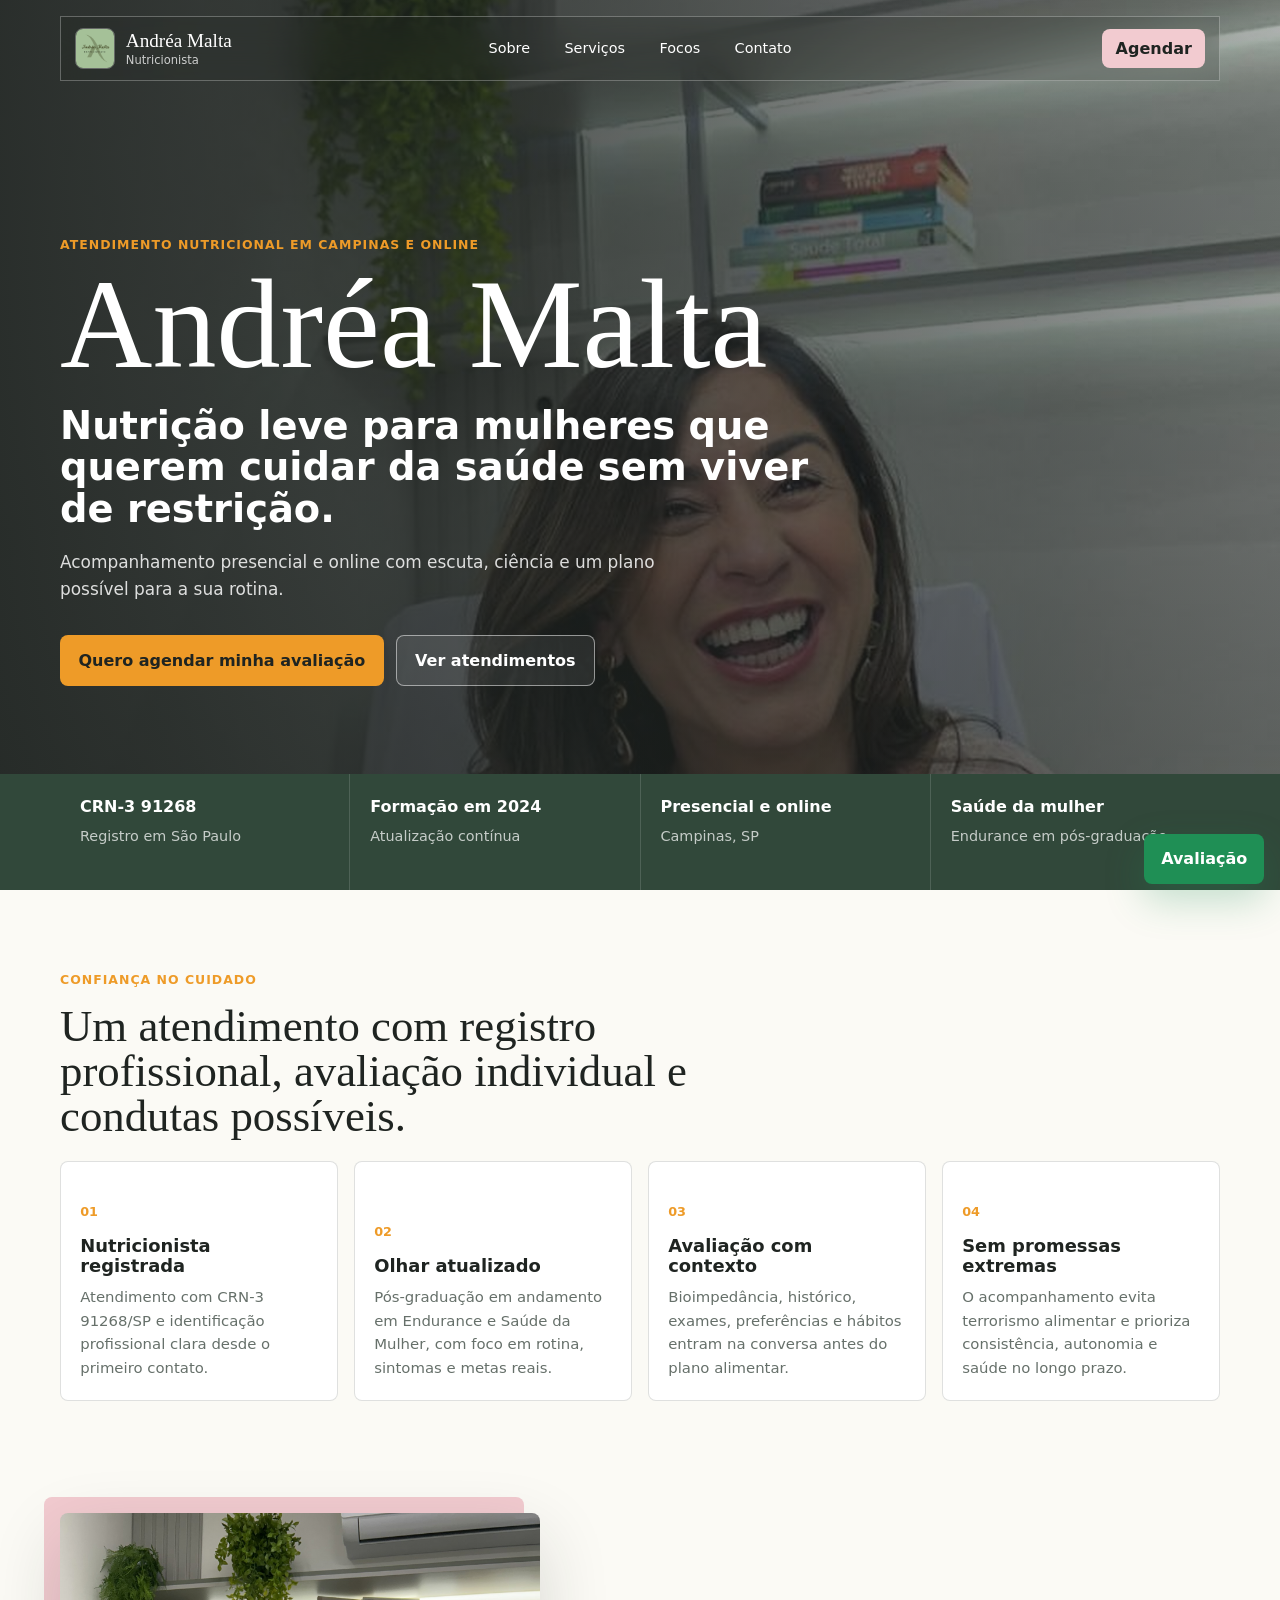
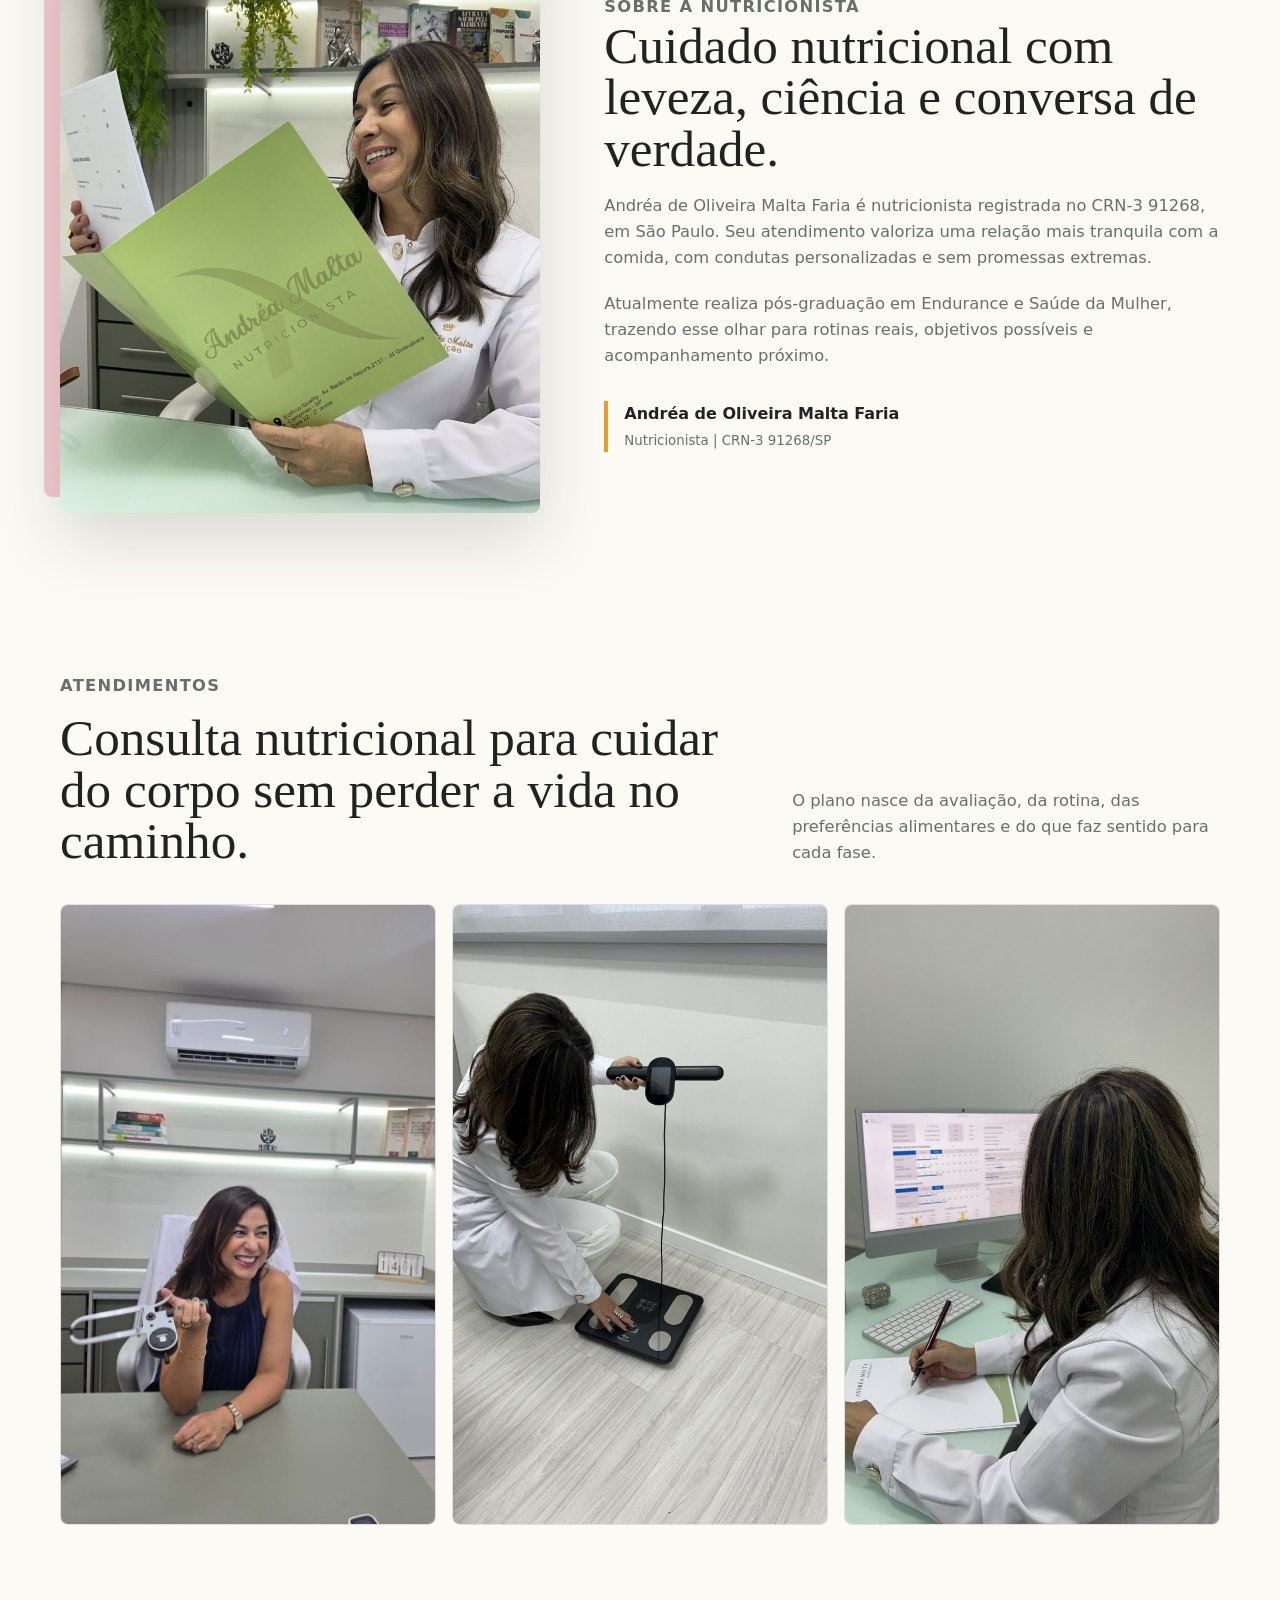
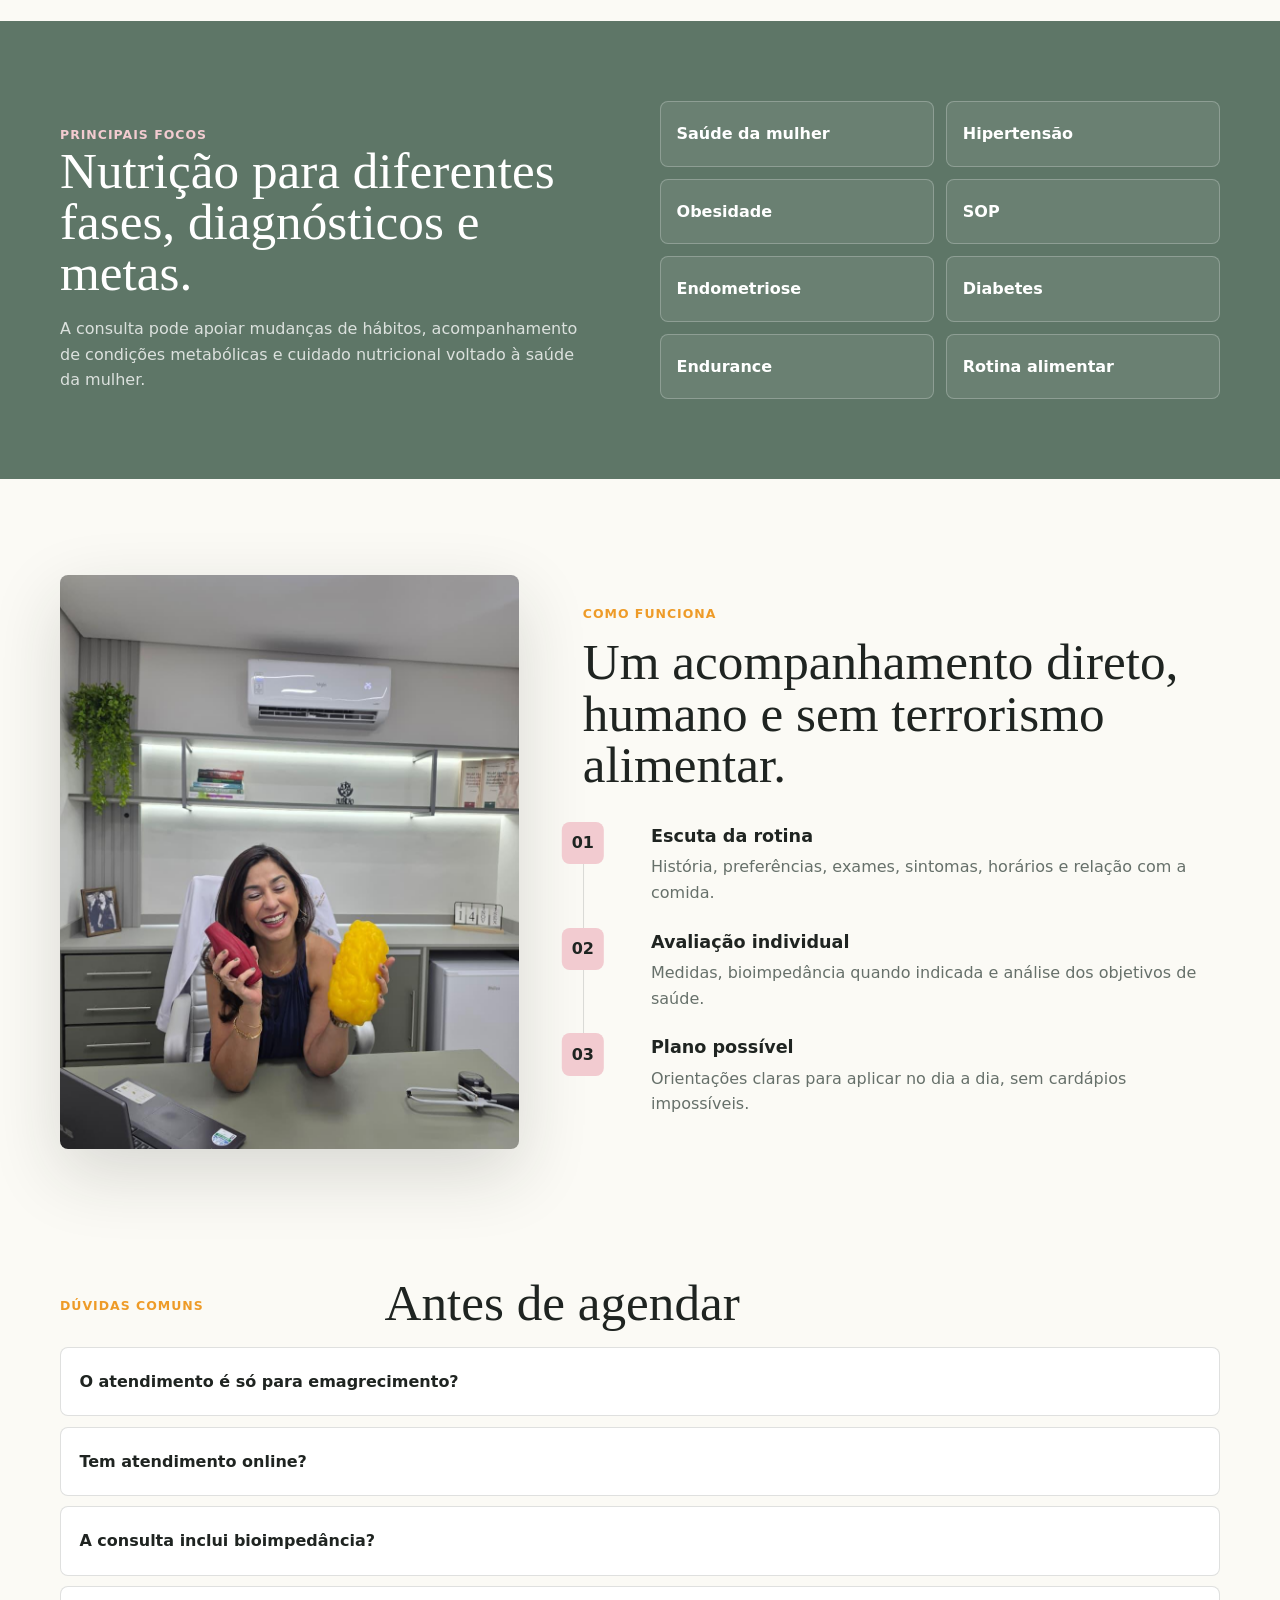
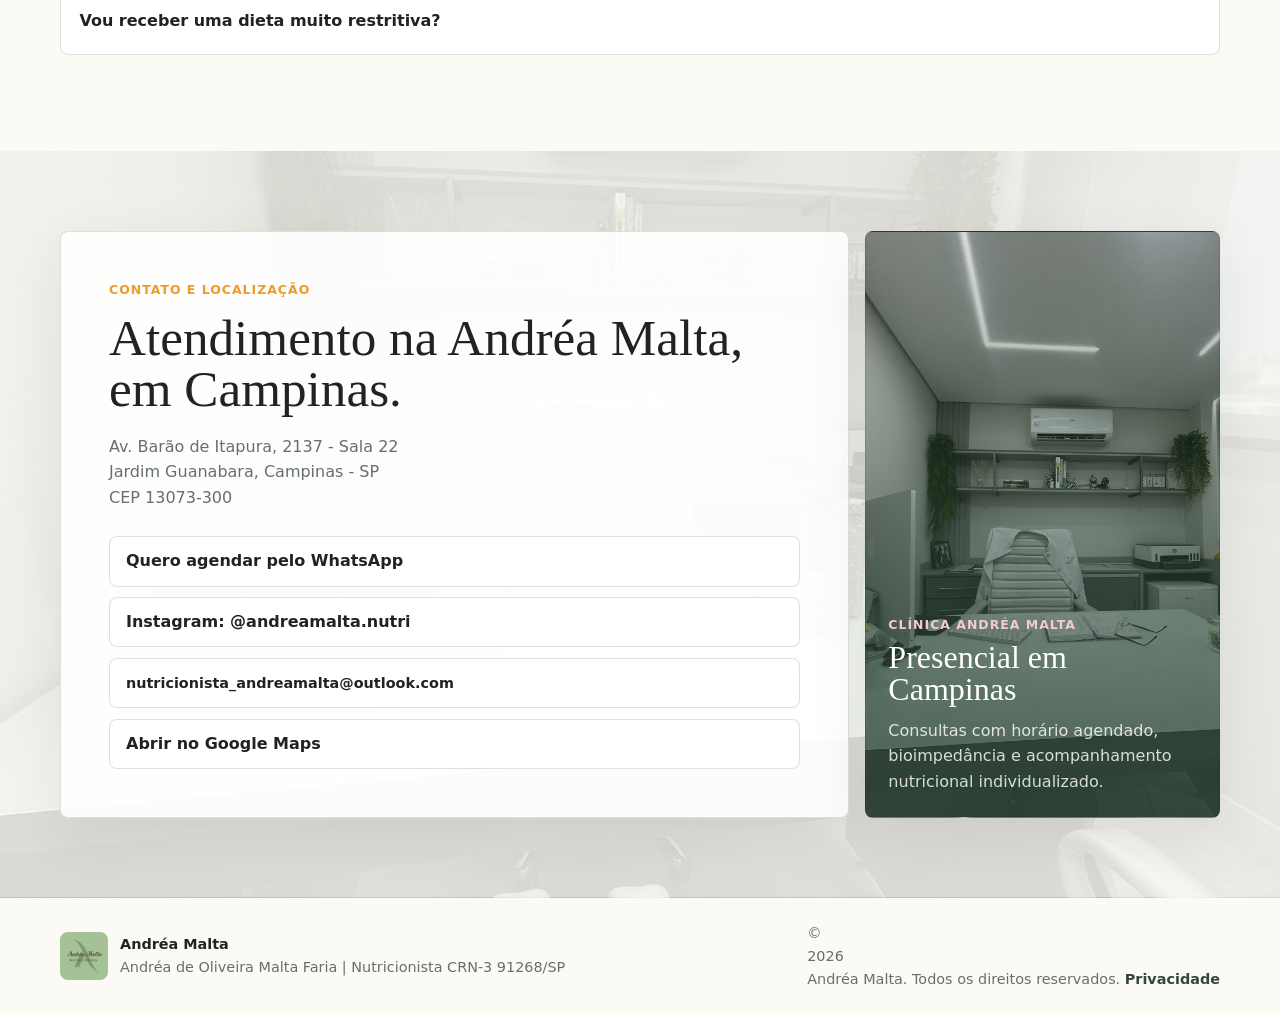
==== index.html @ 97fe4078 "Add Andrea Malta site" ====
<!doctype html>
<html lang="pt-BR">
  <head>
    <meta charset="utf-8">
    <meta name="viewport" content="width=device-width, initial-scale=1">
    <title>Andréa Malta | Nutricionista em Campinas</title>
    <meta
      name="description"
      content="Nutrição leve para mulheres que querem cuidar da saúde sem viver de restrição. Atendimento presencial em Campinas e online com Andréa Malta, CRN-3 91268."
    >
    <meta name="theme-color" content="#5e7667">
    <meta property="og:title" content="Andréa Malta | Nutricionista">
    <meta property="og:description" content="Nutrição leve para cuidar da saúde sem viver de restrição. Atendimento presencial em Campinas e online.">
    <meta property="og:type" content="website">
    <meta property="og:image" content="assets/andrea-hero-enhanced.jpg">
    <link rel="icon" href="favicon.svg" type="image/svg+xml">
    <link rel="stylesheet" href="styles.css?v=hero-shift-120">
    <script type="application/ld+json">
      {
        "@context": "https://schema.org",
        "@type": "Dietitian",
        "name": "Andréa Malta",
        "legalName": "Andréa de Oliveira Malta Faria",
        "description": "Nutrição leve para mulheres que querem cuidar da saúde sem viver de restrição.",
        "telephone": "+55 19 99388-1752",
        "email": "nutricionista_andreamalta@outlook.com",
        "address": {
          "@type": "PostalAddress",
          "streetAddress": "Av. Barão de Itapura, 2137 - Sala 22",
          "addressLocality": "Campinas",
          "addressRegion": "SP",
          "postalCode": "13073-300",
          "addressCountry": "BR"
        },
        "areaServed": ["Campinas", "Atendimento online"],
        "sameAs": ["https://www.instagram.com/andreamalta.nutri/"],
        "url": ""
      }
    </script>
  </head>
  <body>
    <header class="site-header" data-header>
      <a class="brand" href="#inicio" aria-label="Andréa Malta, início">
        <img src="assets/logo-andrea-malta.png" alt="" aria-hidden="true">
        <span class="brand-copy">
          <span class="brand-name">Andréa Malta</span>
          <small>Nutricionista</small>
        </span>
      </a>

      <nav class="nav" aria-label="Navegação principal">
        <a href="#sobre">Sobre</a>
        <a href="#servicos">Serviços</a>
        <a href="#focos">Focos</a>
        <a href="#contato">Contato</a>
      </nav>

      <a class="header-cta" href="agendar.html">
        Agendar
      </a>
    </header>

    <main id="inicio">
      <section class="hero" aria-label="Apresentação">
        <div class="hero-inner">
          <p class="eyebrow">Atendimento nutricional em Campinas e online</p>
          <h1>Andréa Malta</h1>
          <p class="hero-lead">Nutrição leve para mulheres que querem cuidar da saúde sem viver de restrição.</p>
          <p class="hero-copy">
            Acompanhamento presencial e online com escuta, ciência e um plano possível para a sua rotina.
          </p>
          <div class="hero-actions">
            <a class="btn btn-primary" href="agendar.html">
              Quero agendar minha avaliação
            </a>
            <a class="btn btn-ghost" href="#servicos">Ver atendimentos</a>
          </div>
        </div>
      </section>

      <section class="quick-info" aria-label="Informações profissionais">
        <div class="quick-info-inner">
          <div>
            <strong>CRN-3 91268</strong>
            <span>Registro em São Paulo</span>
          </div>
          <div>
            <strong>Formação em 2024</strong>
            <span>Atualização contínua</span>
          </div>
          <div>
            <strong>Presencial e online</strong>
            <span>Campinas, SP</span>
          </div>
          <div>
            <strong>Saúde da mulher</strong>
            <span>Endurance em pós-graduação</span>
          </div>
        </div>
      </section>

      <section class="trust-section" id="confianca">
        <div class="trust-heading">
          <p class="eyebrow">Confiança no cuidado</p>
          <h2>Um atendimento com registro profissional, avaliação individual e condutas possíveis.</h2>
        </div>

        <div class="trust-grid" aria-label="Motivos para confiar no atendimento">
          <article class="trust-card">
            <span>01</span>
            <h3>Nutricionista registrada</h3>
            <p>Atendimento com CRN-3 91268/SP e identificação profissional clara desde o primeiro contato.</p>
          </article>
          <article class="trust-card">
            <span>02</span>
            <h3>Olhar atualizado</h3>
            <p>Pós-graduação em andamento em Endurance e Saúde da Mulher, com foco em rotina, sintomas e metas reais.</p>
          </article>
          <article class="trust-card">
            <span>03</span>
            <h3>Avaliação com contexto</h3>
            <p>Bioimpedância, histórico, exames, preferências e hábitos entram na conversa antes do plano alimentar.</p>
          </article>
          <article class="trust-card">
            <span>04</span>
            <h3>Sem promessas extremas</h3>
            <p>O acompanhamento evita terrorismo alimentar e prioriza consistência, autonomia e saúde no longo prazo.</p>
          </article>
        </div>
      </section>

      <section class="section split" id="sobre">
        <div class="portrait-block">
          <img src="assets/andrea-hero-new.jpg" alt="Andréa Malta no consultório com a pasta da clínica.">
        </div>
        <div class="section-copy">
          <p class="eyebrow">Sobre a nutricionista</p>
          <h2>Cuidado nutricional com leveza, ciência e conversa de verdade.</h2>
          <p>
            Andréa de Oliveira Malta Faria é nutricionista registrada no CRN-3 91268, em São Paulo. Seu atendimento
            valoriza uma relação mais tranquila com a comida, com condutas personalizadas e sem promessas extremas.
          </p>
          <p>
            Atualmente realiza pós-graduação em Endurance e Saúde da Mulher, trazendo esse olhar para rotinas reais,
            objetivos possíveis e acompanhamento próximo.
          </p>
          <div class="signature-line">
            <span>Andréa de Oliveira Malta Faria</span>
            <small>Nutricionista | CRN-3 91268/SP</small>
          </div>
        </div>
      </section>

      <section class="section services-section" id="servicos">
        <div class="section-heading">
          <p class="eyebrow">Atendimentos</p>
          <h2>Consulta nutricional para cuidar do corpo sem perder a vida no caminho.</h2>
          <p>
            O plano nasce da avaliação, da rotina, das preferências alimentares e do que faz sentido para cada fase.
          </p>
        </div>

        <div class="services-grid">
          <article class="service-card">
            <img src="assets/consulta-atendimento.jpeg" alt="Andréa Malta durante atendimento nutricional no consultório.">
            <div>
              <h3>Atendimento nutricional</h3>
              <p>Consulta com escuta, avaliação de hábitos, definição de metas e orientação alimentar prática.</p>
            </div>
          </article>

          <article class="service-card">
            <img src="assets/bioimpedancia-new.jpg" alt="Andréa Malta realizando avaliação de bioimpedância no consultório.">
            <div>
              <h3>Bioimpedância</h3>
              <p>Exame de composição corporal para acompanhar indicadores e ajustar o plano com mais precisão.</p>
            </div>
          </article>

          <article class="service-card">
            <img src="assets/atendimento-online-new.jpg" alt="Andréa Malta analisando dados em computador durante atendimento.">
            <div>
              <h3>Presencial e online</h3>
              <p>Atendimento na clínica em Campinas ou acompanhamento remoto com a mesma organização do cuidado.</p>
            </div>
          </article>
        </div>
      </section>

      <section class="focus-band" id="focos">
        <div class="focus-copy">
          <p class="eyebrow">Principais focos</p>
          <h2>Nutrição para diferentes fases, diagnósticos e metas.</h2>
          <p>
            A consulta pode apoiar mudanças de hábitos, acompanhamento de condições metabólicas e cuidado nutricional
            voltado à saúde da mulher.
          </p>
        </div>

        <div class="focus-list" aria-label="Lista de focos de atendimento">
          <span>Saúde da mulher</span>
          <span>Hipertensão</span>
          <span>Obesidade</span>
          <span>SOP</span>
          <span>Endometriose</span>
          <span>Diabetes</span>
          <span>Endurance</span>
          <span>Rotina alimentar</span>
        </div>
      </section>

      <section class="section method" id="metodo">
        <div class="method-image">
          <img src="assets/nutricao-leve.jpeg" alt="Andréa Malta brincando com duas metades de laranja no consultório.">
        </div>
        <div class="method-steps">
          <p class="eyebrow">Como funciona</p>
          <h2>Um acompanhamento direto, humano e sem terrorismo alimentar.</h2>
          <ol>
            <li>
              <strong>Escuta da rotina</strong>
              <span>História, preferências, exames, sintomas, horários e relação com a comida.</span>
            </li>
            <li>
              <strong>Avaliação individual</strong>
              <span>Medidas, bioimpedância quando indicada e análise dos objetivos de saúde.</span>
            </li>
            <li>
              <strong>Plano possível</strong>
              <span>Orientações claras para aplicar no dia a dia, sem cardápios impossíveis.</span>
            </li>
          </ol>
        </div>
      </section>

      <section class="section faq-section" aria-label="Dúvidas comuns">
        <div class="faq-heading">
          <p class="eyebrow">Dúvidas comuns</p>
          <h2>Antes de agendar</h2>
        </div>
        <div class="faq-list">
          <details>
            <summary>O atendimento é só para emagrecimento?</summary>
            <p>Não. O acompanhamento pode envolver saúde da mulher, diabetes, hipertensão, obesidade, endometriose, SOP, rotina alimentar e outros objetivos de saúde.</p>
          </details>
          <details>
            <summary>Tem atendimento online?</summary>
            <p>Sim. A consulta pode ser presencial em Campinas ou online, com orientação organizada para a rotina da paciente.</p>
          </details>
          <details>
            <summary>A consulta inclui bioimpedância?</summary>
            <p>O exame pode ser realizado no atendimento presencial quando indicado, como apoio para avaliar composição corporal e acompanhar a evolução.</p>
          </details>
          <details>
            <summary>Vou receber uma dieta muito restritiva?</summary>
            <p>A proposta é construir um plano possível, com orientação técnica e respeito às preferências, rotina e necessidades individuais.</p>
          </details>
        </div>
      </section>

      <section class="visit-section" id="contato">
        <div class="visit-inner">
          <div class="visit-copy">
            <p class="eyebrow">Contato e localização</p>
            <h2>Atendimento na Andréa Malta, em Campinas.</h2>
            <address>
              Av. Barão de Itapura, 2137 - Sala 22<br>
              Jardim Guanabara, Campinas - SP<br>
              CEP 13073-300
            </address>
            <div class="contact-links">
              <a href="agendar.html">Quero agendar pelo WhatsApp</a>
              <a href="https://www.instagram.com/andreamalta.nutri/" target="_blank" rel="noopener">Instagram: @andreamalta.nutri</a>
              <a class="email-link" href="mailto:nutricionista_andreamalta@outlook.com">nutricionista_andreamalta@outlook.com</a>
              <a href="https://share.google/9Hvuj2cYQKJmhhP7T" target="_blank" rel="noopener">Abrir no Google Maps</a>
            </div>
          </div>

          <div class="clinic-panel" aria-label="Resumo da clínica">
            <span>Clínica Andréa Malta</span>
            <strong>Presencial em Campinas</strong>
            <p>Consultas com horário agendado, bioimpedância e acompanhamento nutricional individualizado.</p>
          </div>
        </div>
      </section>
    </main>

    <footer class="site-footer">
      <div class="footer-brand">
        <img src="assets/logo-andrea-malta.png" alt="" aria-hidden="true">
        <div>
          <strong>Andréa Malta</strong>
          <span>Andréa de Oliveira Malta Faria | Nutricionista CRN-3 91268/SP</span>
        </div>
      </div>
      <span>© <span data-year></span> Andréa Malta. Todos os direitos reservados. <a href="privacidade.html">Privacidade</a></span>
    </footer>

    <a class="floating-whatsapp" href="agendar.html" aria-label="Agendar avaliação pelo WhatsApp">
      Avaliação
    </a>

    <script src="scripts.js"></script>
  </body>
</html>
---- styles.css ----
:root {
  --ink: #1f2421;
  --muted: #66706a;
  --paper: #fbfaf5;
  --white: #ffffff;
  --sage: #5e7667;
  --sage-dark: #31483a;
  --mist: #e6eee9;
  --blush: #f2cbd0;
  --citrus: #ee9b28;
  --rosewood: #8a4f4f;
  --line: rgba(31, 36, 33, 0.14);
  --shadow: 0 24px 70px rgba(31, 36, 33, 0.16);
  --max: 1160px;
}

* {
  box-sizing: border-box;
}

html {
  scroll-behavior: smooth;
}

body {
  margin: 0;
  color: var(--ink);
  background: var(--paper);
  font-family: Inter, ui-sans-serif, system-ui, -apple-system, BlinkMacSystemFont, "Segoe UI", sans-serif;
  line-height: 1.6;
}

body::selection {
  background: var(--blush);
  color: var(--ink);
}

a {
  color: inherit;
  text-decoration: none;
}

img {
  display: block;
  max-width: 100%;
}

[id] {
  scroll-margin-top: 7.5rem;
}

.site-header {
  position: fixed;
  z-index: 20;
  top: 0;
  left: 0;
  right: 0;
  display: grid;
  grid-template-columns: minmax(190px, 1fr) auto minmax(92px, 1fr);
  align-items: center;
  gap: 1rem;
  width: min(calc(100% - 2rem), var(--max));
  margin: 1rem auto 0;
  padding: 0.7rem 0.85rem;
  color: var(--white);
  border: 1px solid rgba(255, 255, 255, 0.28);
  background: rgba(31, 36, 33, 0.2);
  backdrop-filter: blur(18px);
  transition: background 180ms ease, color 180ms ease, border-color 180ms ease, box-shadow 180ms ease;
}

.site-header.is-scrolled {
  color: var(--ink);
  border-color: var(--line);
  background: rgba(251, 250, 245, 0.92);
  box-shadow: 0 16px 40px rgba(31, 36, 33, 0.1);
}

.brand {
  display: flex;
  align-items: center;
  gap: 0.65rem;
  min-width: 0;
  line-height: 1;
}

.brand img {
  flex: 0 0 auto;
  width: 2.55rem;
  height: 2.55rem;
  border: 1px solid rgba(255, 255, 255, 0.28);
  border-radius: 8px;
  object-fit: cover;
}

.site-header.is-scrolled .brand img {
  border-color: rgba(31, 36, 33, 0.1);
}

.brand-copy {
  display: flex;
  min-width: 0;
  flex-direction: column;
}

.brand-name {
  font-family: Georgia, "Times New Roman", serif;
  font-size: 1.2rem;
  white-space: nowrap;
}

.brand small {
  margin-top: 0.3rem;
  color: currentColor;
  font-size: 0.72rem;
  letter-spacing: 0;
  opacity: 0.76;
}

.nav {
  display: flex;
  justify-content: center;
  gap: 0.45rem;
  font-size: 0.9rem;
}

.nav a,
.header-cta {
  display: inline-flex;
  align-items: center;
  min-height: 2.45rem;
  padding: 0 0.85rem;
  border-radius: 8px;
}

.nav a:hover,
.nav a:focus-visible {
  background: rgba(255, 255, 255, 0.16);
}

.site-header.is-scrolled .nav a:hover,
.site-header.is-scrolled .nav a:focus-visible {
  background: var(--mist);
}

.header-cta {
  justify-self: end;
  color: var(--ink);
  background: var(--blush);
  font-weight: 750;
}

.hero {
  position: relative;
  overflow: hidden;
  min-height: min(820px, 86svh);
  display: flex;
  align-items: flex-end;
  padding: 9rem 1rem 5.5rem;
  color: var(--white);
  background:
    linear-gradient(95deg, rgba(31, 36, 33, 0.92) 0%, rgba(31, 36, 33, 0.68) 44%, rgba(31, 36, 33, 0.26) 100%),
    linear-gradient(180deg, rgba(31, 36, 33, 0.08) 0%, rgba(31, 36, 33, 0.48) 100%),
    url("assets/andrea-hero-enhanced.jpg");
  background-size: cover, cover, 120% auto;
  background-position: center, center, 0% 43%;
  background-repeat: no-repeat;
}

.hero-inner {
  position: relative;
  z-index: 1;
  width: min(100%, var(--max));
  margin: 0 auto;
}

.eyebrow {
  margin: 0 0 0.75rem;
  color: var(--citrus);
  font-size: 0.78rem;
  font-weight: 850;
  letter-spacing: 0.08em;
  text-transform: uppercase;
}

.hero h1 {
  max-width: 760px;
  margin: 0;
  font-family: Georgia, "Times New Roman", serif;
  font-size: clamp(4rem, 10vw, 8.6rem);
  font-weight: 500;
  line-height: 0.9;
}

.hero-lead {
  max-width: 760px;
  margin: 1.4rem 0 0;
  font-size: clamp(1.45rem, 3vw, 2.8rem);
  font-weight: 720;
  line-height: 1.08;
}

.hero-copy {
  max-width: 620px;
  margin: 1.2rem 0 0;
  color: rgba(255, 255, 255, 0.84);
  font-size: 1.06rem;
}

.hero-actions {
  display: flex;
  flex-wrap: wrap;
  gap: 0.75rem;
  margin-top: 2rem;
}

.btn {
  display: inline-flex;
  align-items: center;
  justify-content: center;
  min-height: 3.2rem;
  padding: 0 1.15rem;
  border-radius: 8px;
  font-weight: 780;
}

.btn-primary {
  color: var(--ink);
  background: var(--citrus);
}

.btn-ghost {
  color: var(--white);
  border: 1px solid rgba(255, 255, 255, 0.5);
  background: rgba(255, 255, 255, 0.08);
}

.quick-info {
  background: var(--sage-dark);
  color: var(--white);
}

.quick-info-inner {
  width: min(calc(100% - 2rem), var(--max));
  margin: 0 auto;
  display: grid;
  grid-template-columns: repeat(4, 1fr);
  gap: 1px;
  background: rgba(255, 255, 255, 0.14);
}

.quick-info-inner div {
  min-height: 116px;
  padding: 1.25rem;
  background: var(--sage-dark);
}

.quick-info strong,
.quick-info span {
  display: block;
}

.quick-info strong {
  font-size: 1rem;
}

.quick-info span {
  margin-top: 0.35rem;
  color: rgba(255, 255, 255, 0.72);
  font-size: 0.9rem;
}

.section {
  width: min(calc(100% - 2rem), var(--max));
  margin: 0 auto;
  padding: 6rem 0;
}

.trust-section {
  width: min(calc(100% - 2rem), var(--max));
  margin: 0 auto;
  padding: 5rem 0 1rem;
}

.trust-heading {
  display: grid;
  grid-template-columns: minmax(0, 0.95fr) minmax(260px, 0.5fr);
  gap: 2rem;
  align-items: end;
  margin-bottom: 1.4rem;
}

.trust-heading .eyebrow {
  grid-column: 1 / -1;
  margin-bottom: -1.1rem;
}

.trust-heading h2,
.faq-heading h2,
.privacy-hero h1,
.privacy-content h2 {
  margin: 0;
  font-family: Georgia, "Times New Roman", serif;
  font-weight: 520;
  line-height: 1;
}

.trust-heading h2 {
  max-width: 760px;
  font-size: clamp(2rem, 3.5vw, 3.8rem);
}

.trust-grid {
  display: grid;
  grid-template-columns: repeat(4, 1fr);
  gap: 1rem;
}

.trust-card {
  min-height: 240px;
  display: flex;
  flex-direction: column;
  justify-content: flex-end;
  padding: 1.2rem;
  border: 1px solid var(--line);
  border-radius: 8px;
  background: var(--white);
}

.trust-card span {
  color: var(--citrus);
  font-size: 0.8rem;
  font-weight: 850;
}

.trust-card h3 {
  margin: 0.85rem 0 0;
  font-size: 1.12rem;
  line-height: 1.1;
}

.trust-card p {
  margin: 0.65rem 0 0;
  color: var(--muted);
  font-size: 0.93rem;
}

.split {
  display: grid;
  grid-template-columns: minmax(280px, 0.78fr) minmax(0, 1fr);
  align-items: center;
  gap: clamp(2rem, 5vw, 5rem);
}

.portrait-block {
  position: relative;
}

.portrait-block::before {
  content: "";
  position: absolute;
  inset: -1rem 1rem 1rem -1rem;
  z-index: -1;
  background: var(--blush);
  border-radius: 8px;
}

.portrait-block img,
.method-image img,
.service-card img {
  width: 100%;
  height: 100%;
  object-fit: cover;
  border-radius: 8px;
}

.portrait-block img {
  aspect-ratio: 4 / 5;
  box-shadow: var(--shadow);
  object-position: 58% 50%;
}

.section-copy h2,
.section-heading h2,
.focus-copy h2,
.method-steps h2,
.visit-copy h2 {
  margin: 0;
  font-family: Georgia, "Times New Roman", serif;
  font-size: clamp(2.2rem, 4vw, 4.4rem);
  font-weight: 520;
  line-height: 1;
}

.section-copy p,
.section-heading p,
.focus-copy p,
.method-steps span,
.visit-copy address,
.clinic-panel p {
  color: var(--muted);
}

.section-copy p {
  max-width: 640px;
  margin: 1.2rem 0 0;
  font-size: 1.02rem;
}

.signature-line {
  margin-top: 2rem;
  padding-left: 1rem;
  border-left: 4px solid var(--citrus);
}

.signature-line span,
.signature-line small {
  display: block;
}

.signature-line span {
  font-weight: 820;
}

.signature-line small {
  margin-top: 0.25rem;
  color: var(--muted);
}

.services-section {
  padding-top: 4rem;
}

.section-heading {
  display: grid;
  grid-template-columns: minmax(0, 0.9fr) minmax(280px, 0.55fr);
  gap: 2rem;
  align-items: end;
  margin-bottom: 2.4rem;
}

.section-heading .eyebrow {
  grid-column: 1 / -1;
  margin-bottom: -1.2rem;
}

.section-heading p {
  margin: 0;
  font-size: 1.02rem;
}

.services-grid {
  display: grid;
  grid-template-columns: repeat(3, 1fr);
  gap: 1rem;
}

.service-card {
  overflow: hidden;
  background: var(--white);
  border: 1px solid var(--line);
  border-radius: 8px;
}

.service-card img {
  aspect-ratio: 4 / 5;
  border-radius: 0;
}

.service-card:first-child img {
  object-position: center 68%;
}

.service-card:nth-child(2) img {
  object-position: center 58%;
}

.service-card:nth-child(3) img {
  object-position: center 52%;
}

.service-card div {
  padding: 1.25rem;
}

.service-card h3 {
  margin: 0;
  font-size: 1.15rem;
}

.service-card p {
  margin: 0.55rem 0 0;
  color: var(--muted);
  font-size: 0.95rem;
}

.focus-band {
  display: grid;
  grid-template-columns: minmax(0, 0.86fr) minmax(320px, 0.9fr);
  gap: clamp(2rem, 5vw, 4rem);
  align-items: center;
  padding: 5rem max(1rem, calc((100vw - var(--max)) / 2));
  color: var(--white);
  background: var(--sage);
}

.focus-copy p {
  max-width: 620px;
  margin: 1.1rem 0 0;
  color: rgba(255, 255, 255, 0.78);
}

.focus-band .eyebrow {
  color: var(--blush);
}

.focus-list {
  display: grid;
  grid-template-columns: repeat(2, minmax(0, 1fr));
  gap: 0.75rem;
}

.focus-list span {
  min-height: 4.1rem;
  display: flex;
  align-items: center;
  padding: 0.85rem 1rem;
  border: 1px solid rgba(255, 255, 255, 0.24);
  border-radius: 8px;
  background: rgba(255, 255, 255, 0.08);
  font-weight: 750;
}

.method {
  display: grid;
  grid-template-columns: minmax(280px, 0.72fr) minmax(0, 1fr);
  gap: clamp(2rem, 5vw, 5rem);
  align-items: center;
}

.method-image img {
  aspect-ratio: 4 / 5;
  box-shadow: var(--shadow);
}

.method-steps ol {
  list-style: none;
  padding: 0;
  margin: 2rem 0 0;
  counter-reset: steps;
}

.method-steps li {
  position: relative;
  min-height: 5.4rem;
  padding: 0 0 1.4rem 4.2rem;
  border-left: 1px solid var(--line);
  counter-increment: steps;
}

.method-steps li:last-child {
  padding-bottom: 0;
  border-left-color: transparent;
}

.method-steps li::before {
  content: counter(steps, decimal-leading-zero);
  position: absolute;
  left: -1px;
  top: 0;
  width: 2.65rem;
  height: 2.65rem;
  display: grid;
  place-items: center;
  color: var(--ink);
  background: var(--blush);
  border-radius: 8px;
  transform: translateX(-50%);
  font-weight: 850;
}

.method-steps strong,
.method-steps span {
  display: block;
}

.method-steps strong {
  font-size: 1.1rem;
}

.method-steps span {
  margin-top: 0.25rem;
}

.faq-section {
  padding-top: 2rem;
}

.faq-heading {
  display: grid;
  grid-template-columns: minmax(0, 0.35fr) minmax(0, 1fr);
  gap: 2rem;
  align-items: end;
  margin-bottom: 1.2rem;
}

.faq-heading h2 {
  font-size: clamp(2.2rem, 4vw, 4rem);
}

.faq-list {
  display: grid;
  gap: 0.65rem;
}

.faq-list details {
  border: 1px solid var(--line);
  border-radius: 8px;
  background: var(--white);
}

.faq-list summary {
  min-height: 4.2rem;
  display: flex;
  align-items: center;
  padding: 1rem 1.15rem;
  cursor: pointer;
  font-weight: 820;
}

.faq-list p {
  margin: 0;
  padding: 0 1.15rem 1.15rem;
  color: var(--muted);
}

.visit-section {
  padding: 5rem 1rem;
  background:
    linear-gradient(rgba(251, 250, 245, 0.86), rgba(251, 250, 245, 0.86)),
    url("assets/consultorio-andrea-side.jpg");
  background-size: cover;
  background-position: center 46%;
}

.visit-inner {
  width: min(100%, var(--max));
  margin: 0 auto;
  display: grid;
  grid-template-columns: minmax(0, 1fr) minmax(280px, 0.45fr);
  gap: 1rem;
  align-items: stretch;
}

.visit-copy,
.clinic-panel {
  border: 1px solid var(--line);
  border-radius: 8px;
  background: rgba(255, 255, 255, 0.9);
  box-shadow: 0 16px 60px rgba(31, 36, 33, 0.08);
}

.visit-copy {
  padding: clamp(1.4rem, 4vw, 3rem);
}

.visit-copy address {
  margin: 1.2rem 0 0;
  font-style: normal;
}

.contact-links {
  display: grid;
  gap: 0.65rem;
  margin-top: 1.6rem;
}

.contact-links a {
  display: flex;
  align-items: center;
  min-width: 0;
  min-height: 3.15rem;
  padding: 0.75rem 1rem;
  border: 1px solid var(--line);
  border-radius: 8px;
  background: var(--white);
  font-weight: 760;
  line-height: 1.25;
  overflow-wrap: anywhere;
}

.contact-links a:hover,
.contact-links a:focus-visible {
  border-color: rgba(94, 118, 103, 0.55);
  background: var(--mist);
}

.contact-links .email-link {
  font-size: 0.9rem;
}

.clinic-panel {
  display: flex;
  flex-direction: column;
  justify-content: flex-end;
  padding: 1.4rem;
  color: var(--white);
  background:
    linear-gradient(180deg, rgba(49, 72, 58, 0.2), rgba(49, 72, 58, 0.88)),
    url("assets/consultorio-andrea-wide.jpg");
  background-size: cover;
  background-position: center 48%;
  min-height: 420px;
}

.clinic-panel span {
  color: var(--blush);
  font-size: 0.78rem;
  font-weight: 850;
  letter-spacing: 0.08em;
  text-transform: uppercase;
}

.clinic-panel strong {
  margin-top: 0.4rem;
  font-family: Georgia, "Times New Roman", serif;
  font-size: 2rem;
  font-weight: 520;
  line-height: 1;
}

.clinic-panel p {
  margin: 0.8rem 0 0;
  color: rgba(255, 255, 255, 0.82);
}

.site-footer {
  width: min(calc(100% - 2rem), var(--max));
  margin: 0 auto;
  display: flex;
  align-items: center;
  justify-content: space-between;
  gap: 1rem;
  padding: 1.5rem 0;
  color: var(--muted);
  font-size: 0.9rem;
}

.site-footer .footer-brand {
  display: flex;
  align-items: center;
  gap: 0.75rem;
}

.footer-brand img {
  flex: 0 0 auto;
  width: 3rem;
  height: 3rem;
  border-radius: 8px;
  object-fit: cover;
}

.site-footer .footer-brand div,
.site-footer strong,
.site-footer span {
  display: block;
}

.site-footer strong {
  color: var(--ink);
}

.site-footer a {
  color: var(--sage-dark);
  font-weight: 760;
}

.floating-whatsapp {
  position: fixed;
  z-index: 30;
  right: 1rem;
  bottom: 1rem;
  display: inline-flex;
  align-items: center;
  justify-content: center;
  min-height: 3.15rem;
  padding: 0 1.05rem;
  color: var(--white);
  background: #1f8f55;
  border-radius: 8px;
  box-shadow: 0 16px 38px rgba(31, 143, 85, 0.26);
  font-weight: 850;
}

.privacy-page {
  background:
    linear-gradient(180deg, rgba(230, 238, 233, 0.72), rgba(251, 250, 245, 1) 380px),
    var(--paper);
}

.privacy-hero {
  width: min(calc(100% - 2rem), var(--max));
  margin: 0 auto;
  padding: 11rem 0 3rem;
}

.privacy-hero h1 {
  max-width: 780px;
  font-size: clamp(3rem, 7vw, 6.4rem);
}

.privacy-hero p:not(.eyebrow) {
  max-width: 720px;
  margin: 1rem 0 0;
  color: var(--muted);
  font-size: 1.08rem;
}

.privacy-content {
  width: min(calc(100% - 2rem), 840px);
  margin: 0 auto 5rem;
  padding: clamp(1.4rem, 4vw, 3rem);
  border: 1px solid var(--line);
  border-radius: 8px;
  background: var(--white);
}

.privacy-content h2 {
  margin-top: 2rem;
  font-size: clamp(1.6rem, 3vw, 2.4rem);
}

.privacy-content h2:first-child {
  margin-top: 0;
}

.privacy-content p {
  margin: 0.8rem 0 0;
  color: var(--muted);
}

.privacy-content a {
  color: var(--sage-dark);
  font-weight: 780;
  overflow-wrap: anywhere;
}

.schedule-page {
  background:
    linear-gradient(180deg, rgba(230, 238, 233, 0.7), rgba(251, 250, 245, 1) 480px),
    var(--paper);
}

.schedule-shell {
  width: min(calc(100% - 2rem), var(--max));
  margin: 0 auto;
  min-height: calc(100svh - 7rem);
  display: grid;
  grid-template-columns: minmax(0, 0.84fr) minmax(360px, 0.72fr);
  gap: clamp(1.4rem, 4vw, 3rem);
  align-items: center;
  padding: 10.5rem 0 4rem;
}

.schedule-intro h1 {
  max-width: 720px;
  margin: 0;
  font-family: Georgia, "Times New Roman", serif;
  font-size: clamp(3rem, 6.8vw, 6.4rem);
  font-weight: 520;
  line-height: 0.96;
}

.schedule-intro p:not(.eyebrow) {
  max-width: 620px;
  margin: 1.1rem 0 0;
  color: var(--muted);
  font-size: 1.08rem;
}

.schedule-image {
  min-height: 300px;
  display: flex;
  flex-direction: column;
  justify-content: flex-end;
  margin-top: 2rem;
  padding: 1.3rem;
  color: var(--white);
  border-radius: 8px;
  background:
    linear-gradient(180deg, rgba(49, 72, 58, 0.12), rgba(49, 72, 58, 0.88)),
    url("assets/consultorio-andrea-wide.jpg");
  background-size: cover;
  background-position: center 45%;
  box-shadow: var(--shadow);
}

.schedule-image span {
  color: var(--blush);
  font-size: 0.76rem;
  font-weight: 850;
  letter-spacing: 0.08em;
  text-transform: uppercase;
}

.schedule-image strong {
  max-width: 440px;
  margin-top: 0.45rem;
  font-family: Georgia, "Times New Roman", serif;
  font-size: clamp(1.7rem, 3vw, 2.4rem);
  font-weight: 520;
  line-height: 1;
}

.schedule-form {
  display: grid;
  gap: 1rem;
  padding: clamp(1.25rem, 3vw, 2rem);
  border: 1px solid var(--line);
  border-radius: 8px;
  background: rgba(255, 255, 255, 0.92);
  box-shadow: 0 18px 64px rgba(31, 36, 33, 0.12);
}

.schedule-form label,
.schedule-form fieldset {
  min-width: 0;
}

.schedule-form > label {
  display: grid;
  gap: 0.4rem;
  font-weight: 790;
}

.schedule-form input,
.schedule-form select,
.schedule-form textarea {
  width: 100%;
  min-height: 3rem;
  padding: 0.75rem 0.85rem;
  color: var(--ink);
  border: 1px solid var(--line);
  border-radius: 8px;
  background: var(--white);
  font: inherit;
}

.schedule-form textarea {
  min-height: 7.4rem;
  resize: vertical;
}

.schedule-form input:focus,
.schedule-form select:focus,
.schedule-form textarea:focus {
  outline: 2px solid rgba(238, 155, 40, 0.34);
  border-color: rgba(238, 155, 40, 0.72);
}

.schedule-form fieldset {
  display: grid;
  grid-template-columns: repeat(3, 1fr);
  gap: 0.55rem;
  margin: 0;
  padding: 0;
  border: 0;
}

.schedule-form legend {
  grid-column: 1 / -1;
  margin-bottom: 0.4rem;
  font-weight: 790;
}

.schedule-form fieldset label {
  display: flex;
  align-items: center;
  gap: 0.5rem;
  min-height: 3rem;
  padding: 0.75rem 0.85rem;
  border: 1px solid var(--line);
  border-radius: 8px;
  background: var(--white);
  font-weight: 760;
}

.schedule-form input[type="radio"] {
  width: 1rem;
  min-height: auto;
  margin: 0;
  accent-color: var(--sage);
}

.schedule-form .btn {
  margin-top: 0.25rem;
  border: 0;
  cursor: pointer;
}

.schedule-feedback {
  min-height: 1.3rem;
  margin: 0;
  color: var(--muted);
  font-size: 0.92rem;
}

@media (max-width: 880px) {
  .site-header {
    grid-template-columns: 1fr auto;
  }

  .nav {
    order: 3;
    grid-column: 1 / -1;
    justify-content: flex-start;
    overflow-x: auto;
  }

  .header-cta {
    grid-column: 2;
    grid-row: 1;
  }

  .quick-info-inner,
  .services-grid,
  .section-heading,
  .trust-heading,
  .trust-grid,
  .faq-heading,
  .focus-band,
  .method,
  .visit-inner,
  .schedule-shell,
  .split {
    grid-template-columns: 1fr;
  }

  .quick-info-inner {
    grid-template-columns: repeat(2, 1fr);
  }

  .trust-grid {
    grid-template-columns: repeat(2, 1fr);
  }

  .section {
    padding: 4.5rem 0;
  }

  .section-heading .eyebrow {
    margin-bottom: 0;
  }

  .service-card {
    display: grid;
    grid-template-columns: minmax(120px, 0.42fr) minmax(0, 1fr);
  }

  .service-card img {
    min-height: 100%;
    aspect-ratio: auto;
  }

  .method-image {
    order: 2;
  }

  .clinic-panel {
    min-height: 340px;
  }

  .site-footer {
    flex-direction: column;
  }

  .schedule-shell {
    padding-top: 11.5rem;
  }
}

@media (max-width: 620px) {
  .site-header {
    width: calc(100% - 1rem);
    margin-top: 0.5rem;
    padding: 0.6rem;
  }

  .brand img {
    width: 2.25rem;
    height: 2.25rem;
  }

  .brand-name {
    font-size: 1.02rem;
  }

  .nav a {
    min-height: 2.2rem;
    padding: 0 0.65rem;
  }

  .header-cta {
    min-height: 2.35rem;
    padding: 0 0.75rem;
  }

  .hero {
    min-height: 86svh;
    padding: 8.8rem 1rem 4rem;
    background:
      linear-gradient(180deg, rgba(31, 36, 33, 0.32) 0%, rgba(31, 36, 33, 0.48) 38%, rgba(31, 36, 33, 0.94) 100%),
      url("assets/andrea-hero-enhanced.jpg");
    background-size: cover;
    background-position: center 34%;
  }

  .hero h1 {
    font-size: clamp(3.35rem, 17vw, 5.4rem);
  }

  .hero-lead {
    font-size: 1.45rem;
  }

  .hero-copy {
    font-size: 0.98rem;
  }

  .btn {
    width: 100%;
  }

  .quick-info-inner {
    width: 100%;
    grid-template-columns: 1fr;
  }

  .quick-info-inner div {
    min-height: auto;
    padding: 1rem;
  }

  .section-copy h2,
  .section-heading h2,
  .trust-heading h2,
  .focus-copy h2,
  .method-steps h2,
  .visit-copy h2,
  .schedule-intro h1 {
    font-size: 2.25rem;
  }

  .schedule-shell {
    width: calc(100% - 1rem);
    padding-top: 10.25rem;
  }

  .schedule-image {
    min-height: 240px;
  }

  .schedule-form fieldset {
    grid-template-columns: 1fr;
  }

  .service-card {
    grid-template-columns: 1fr;
  }

  .service-card img {
    aspect-ratio: 16 / 11;
  }

  .trust-grid {
    grid-template-columns: 1fr;
  }

  .trust-card {
    min-height: auto;
  }

  .focus-list {
    grid-template-columns: 1fr;
  }

  .method-steps li {
    padding-left: 3.6rem;
  }

  .method-steps ol {
    padding-left: 1.35rem;
  }

  .contact-links a {
    font-size: 0.93rem;
  }

  .contact-links .email-link {
    font-size: 0.79rem;
  }

  .floating-whatsapp {
    display: none;
  }
}
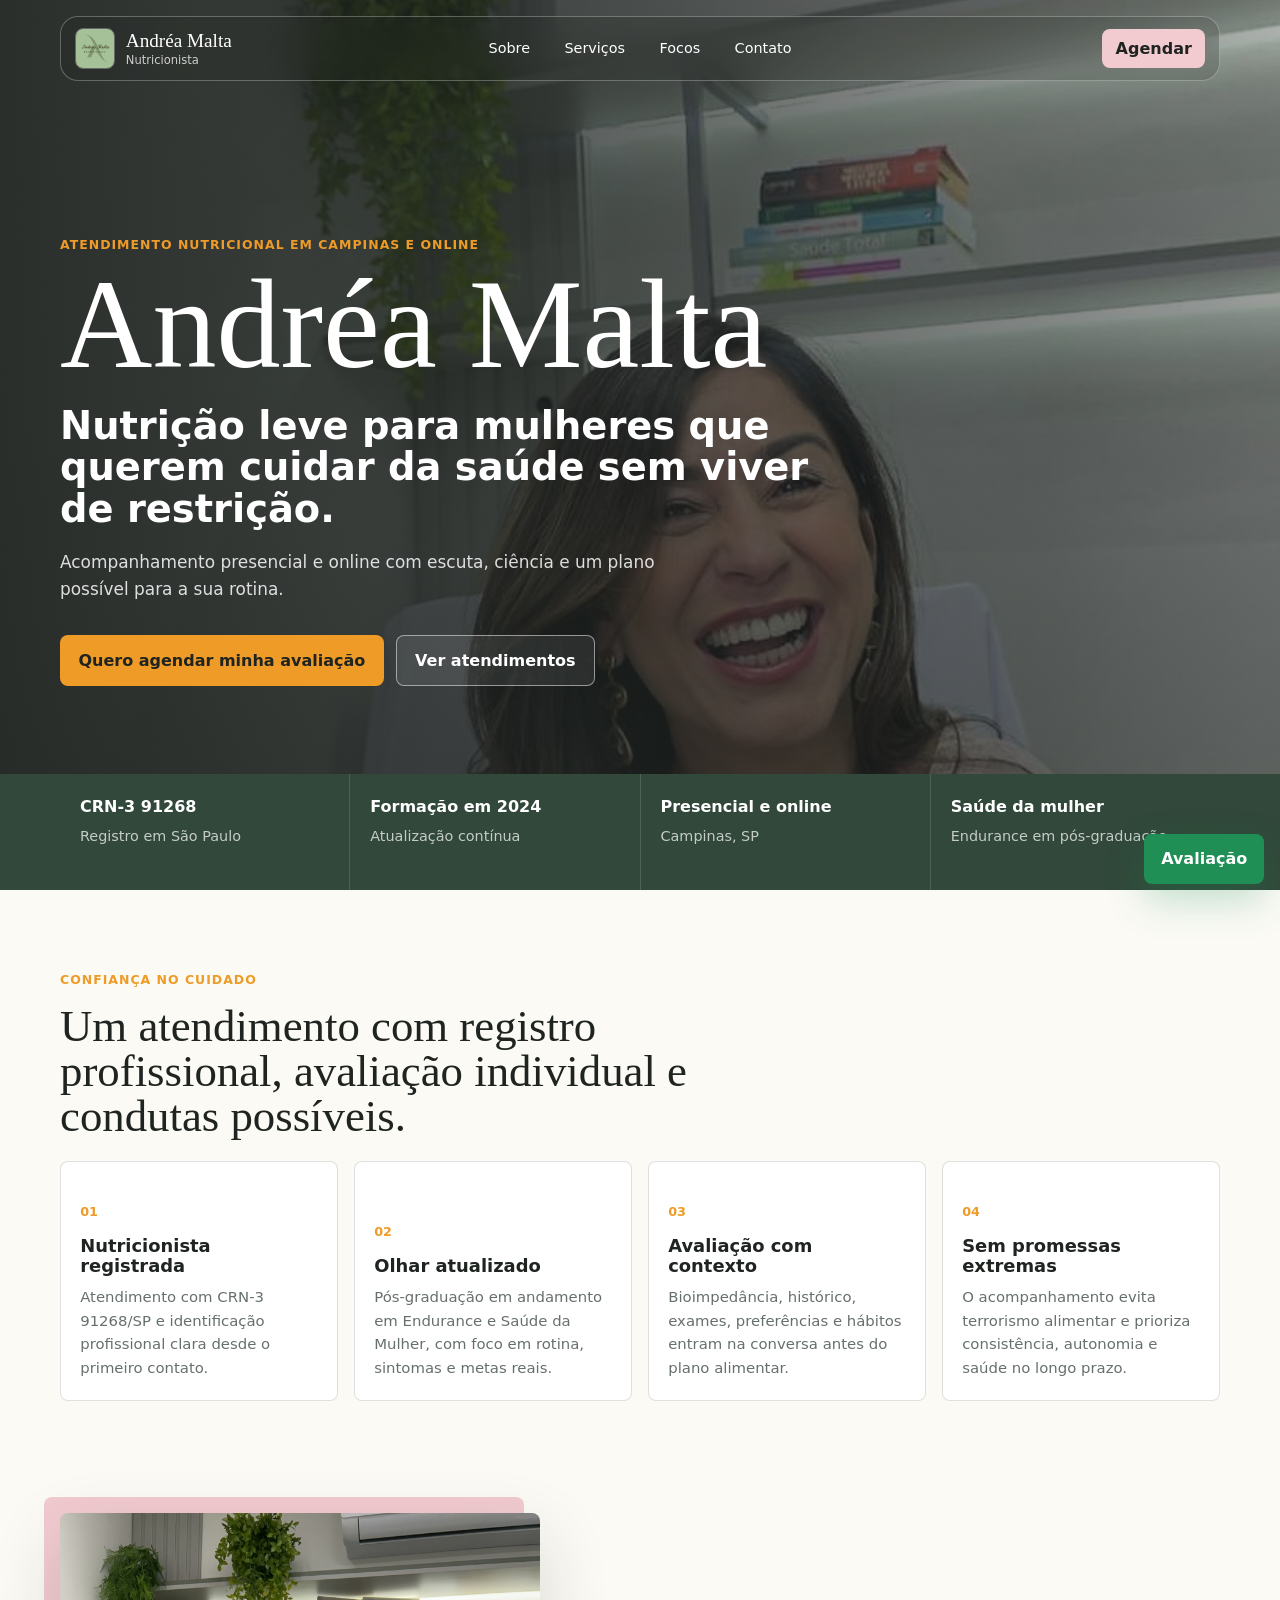
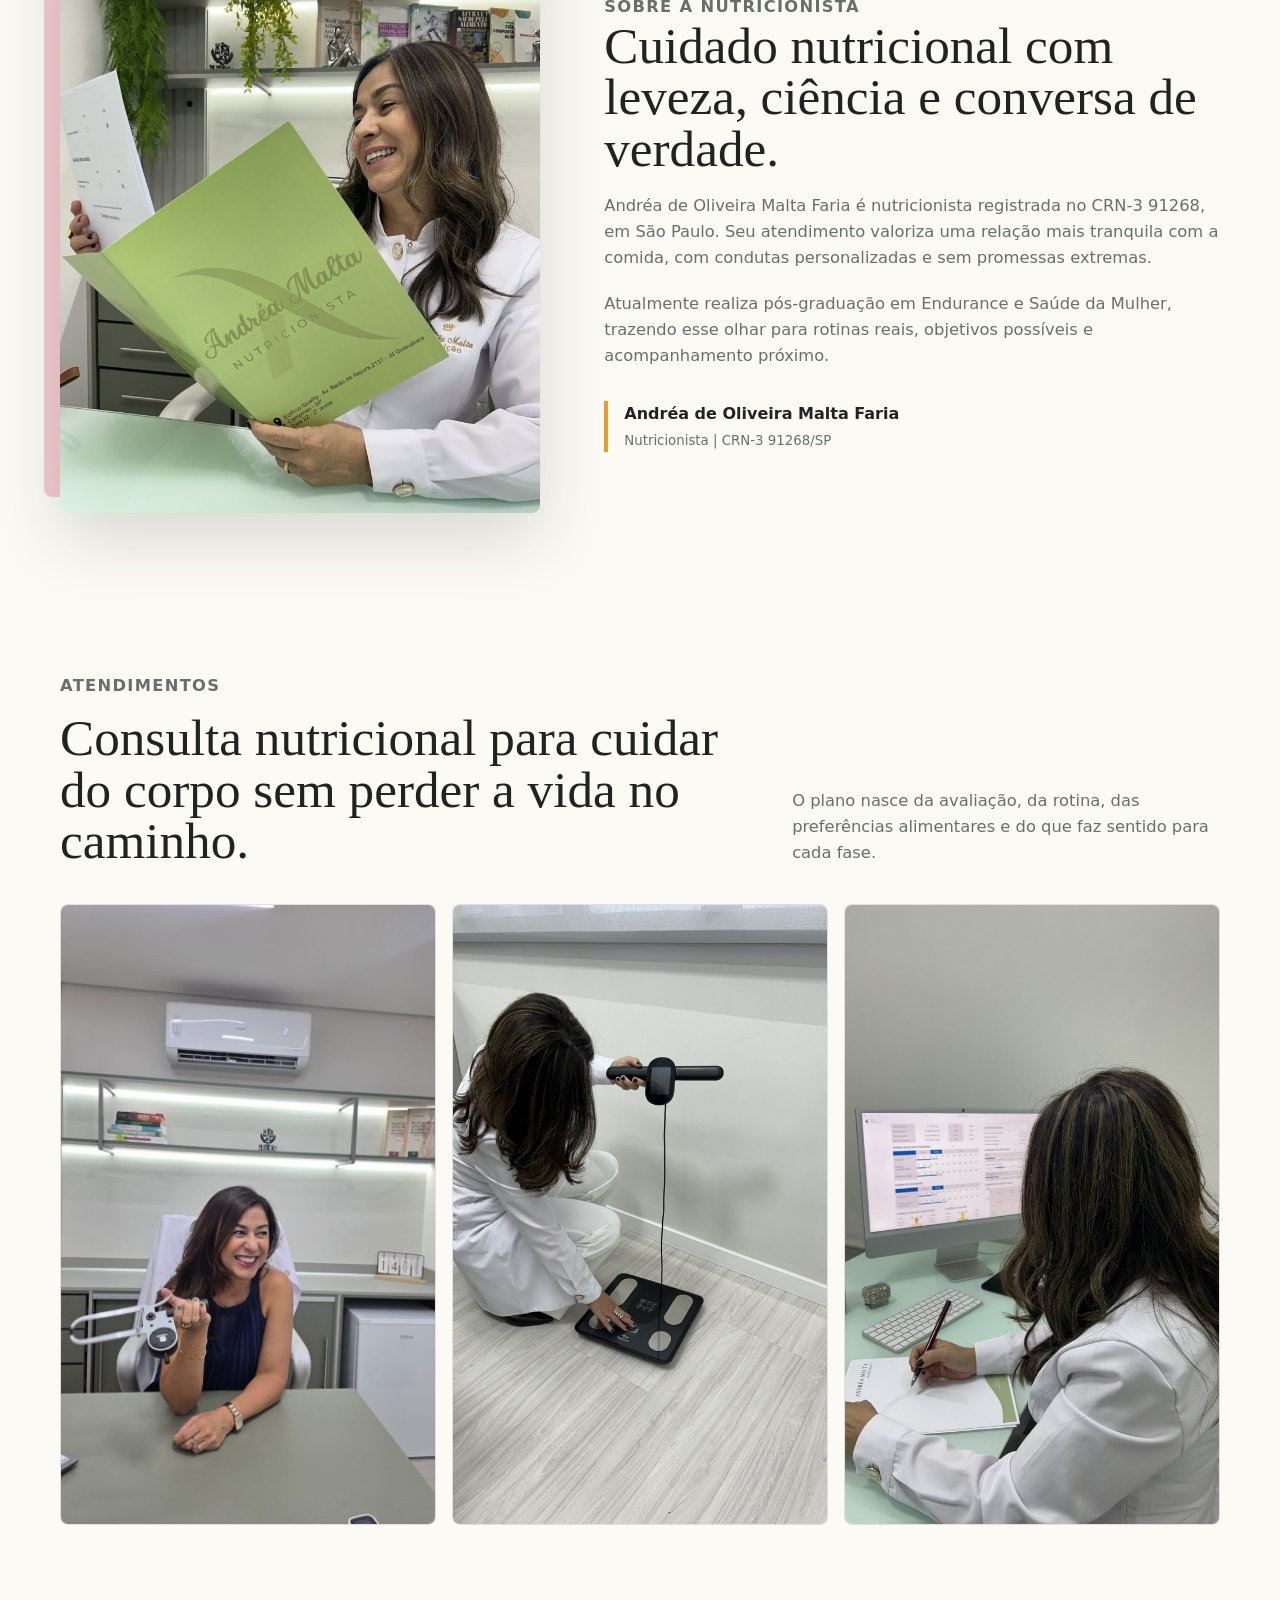
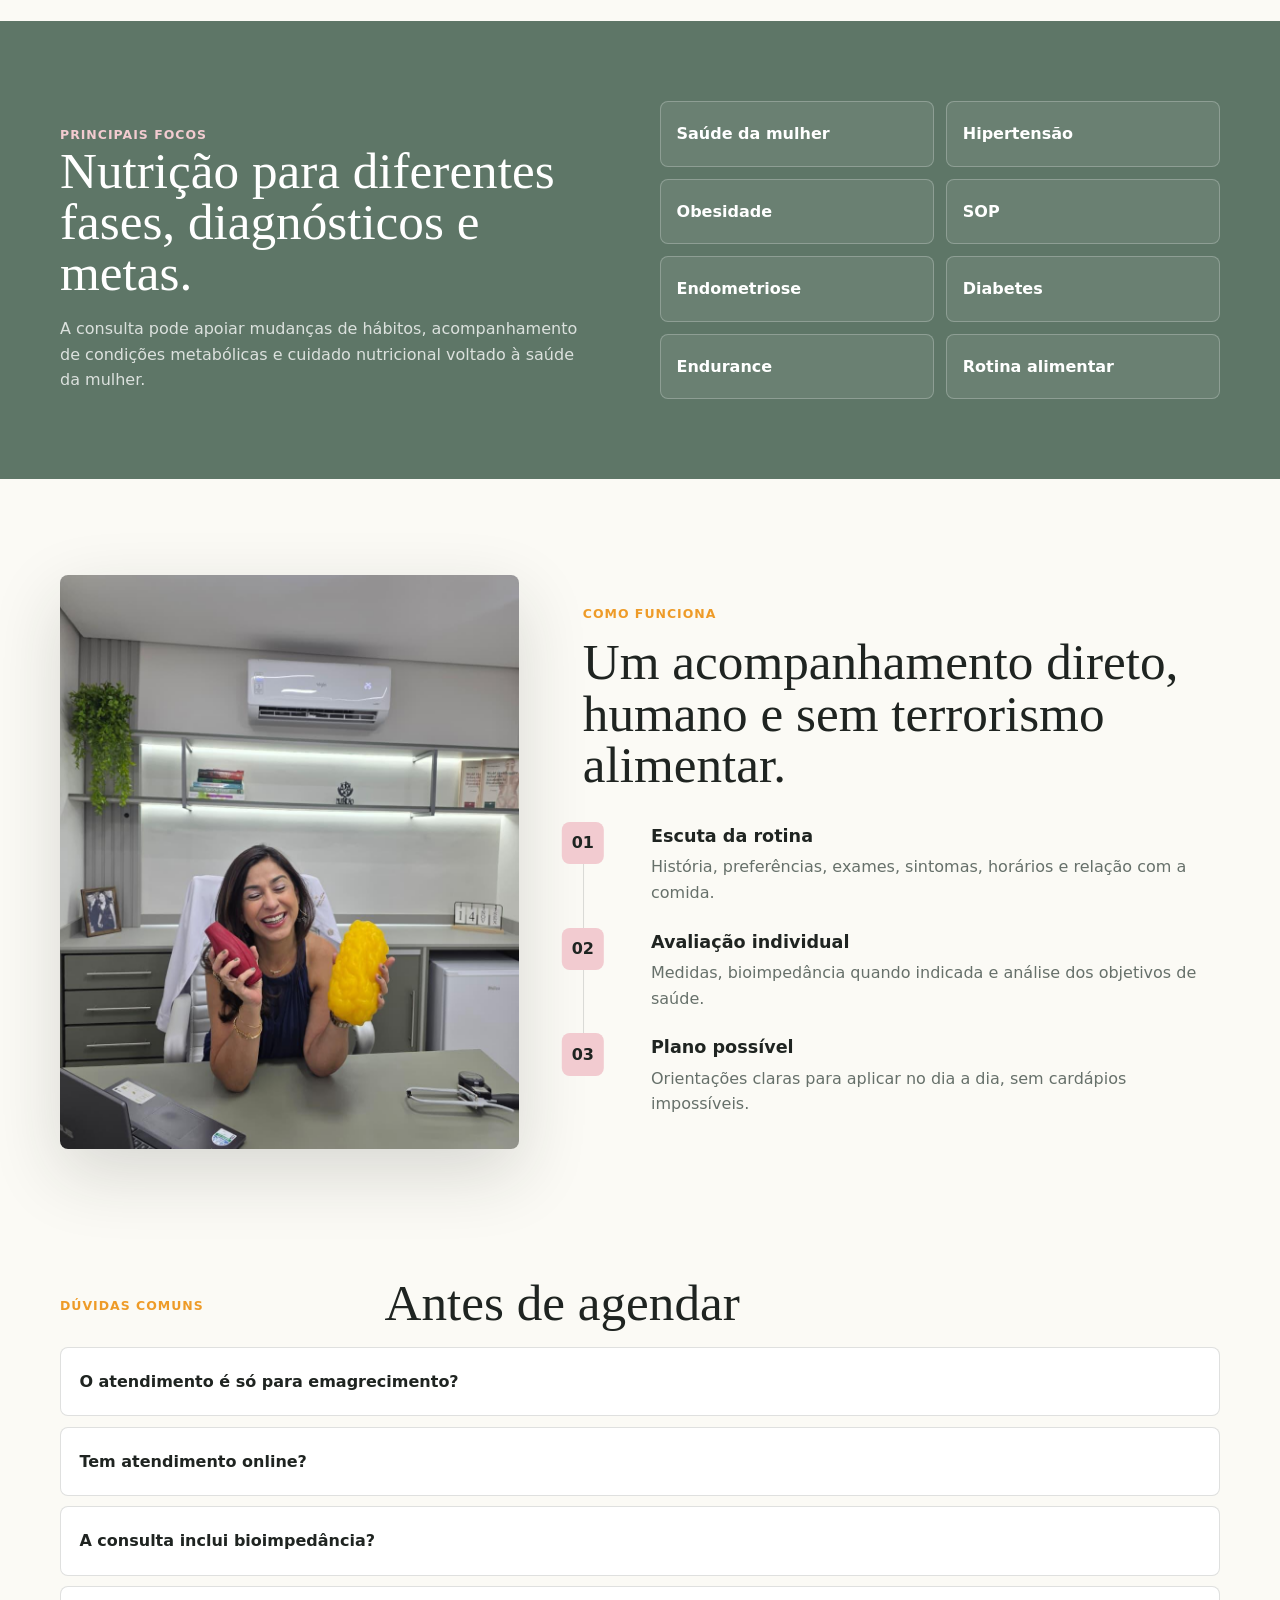
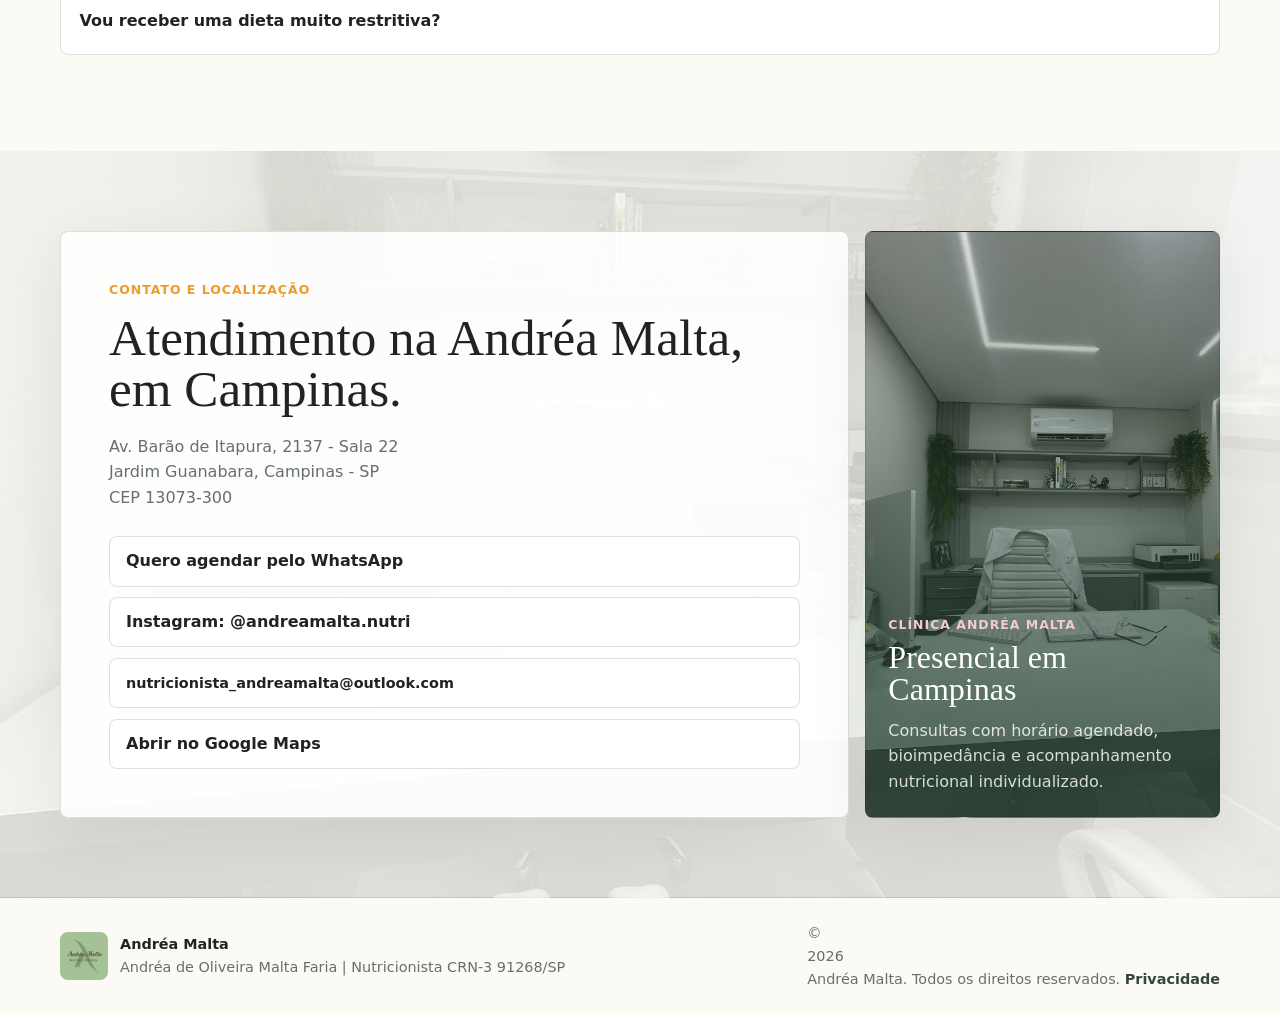
==== commit 96d33a91: "Round header on all viewports" ====
--- a/index.html
+++ b/index.html
@@ -14,7 +14,7 @@
     <meta property="og:type" content="website">
     <meta property="og:image" content="assets/andrea-hero-enhanced.jpg">
     <link rel="icon" href="favicon.svg" type="image/svg+xml">
-    <link rel="stylesheet" href="styles.css?v=hero-shift-120">
+    <link rel="stylesheet" href="styles.css?v=header-rounded-all-1">
     <script type="application/ld+json">
       {
         "@context": "https://schema.org",
--- a/styles.css
+++ b/styles.css
@@ -46,11 +46,11 @@
 }
 
 [id] {
-  scroll-margin-top: 7.5rem;
+  scroll-margin-top: 2rem;
 }
 
 .site-header {
-  position: fixed;
+  position: absolute;
   z-index: 20;
   top: 0;
   left: 0;
@@ -64,6 +64,7 @@
   padding: 0.7rem 0.85rem;
   color: var(--white);
   border: 1px solid rgba(255, 255, 255, 0.28);
+  border-radius: 18px;
   background: rgba(31, 36, 33, 0.2);
   backdrop-filter: blur(18px);
   transition: background 180ms ease, color 180ms ease, border-color 180ms ease, box-shadow 180ms ease;
@@ -1166,10 +1167,46 @@
 
   .service-card {
     grid-template-columns: 1fr;
+    position: relative;
+    display: grid;
+    min-height: clamp(18rem, 82vw, 30rem);
+    color: var(--white);
+    background: var(--ink);
+  }
+
+  .service-card::after {
+    content: "";
+    grid-area: 1 / 1;
+    z-index: 1;
+    border-radius: 8px;
+    background:
+      linear-gradient(180deg, rgba(31, 36, 33, 0.06) 0%, rgba(31, 36, 33, 0.18) 34%, rgba(31, 36, 33, 0.88) 100%);
+    pointer-events: none;
   }
 
   .service-card img {
+    grid-area: 1 / 1;
+    min-height: 100%;
     aspect-ratio: 16 / 11;
+  }
+
+  .service-card div {
+    grid-area: 1 / 1;
+    align-self: end;
+    z-index: 2;
+    padding: 5.5rem 1.25rem 1.25rem;
+  }
+
+  .service-card h3 {
+    color: var(--white);
+    font-size: 1.35rem;
+    text-shadow: 0 1px 14px rgba(0, 0, 0, 0.34);
+  }
+
+  .service-card p {
+    color: rgba(255, 255, 255, 0.88);
+    font-size: 1rem;
+    text-shadow: 0 1px 14px rgba(0, 0, 0, 0.36);
   }
 
   .trust-grid {
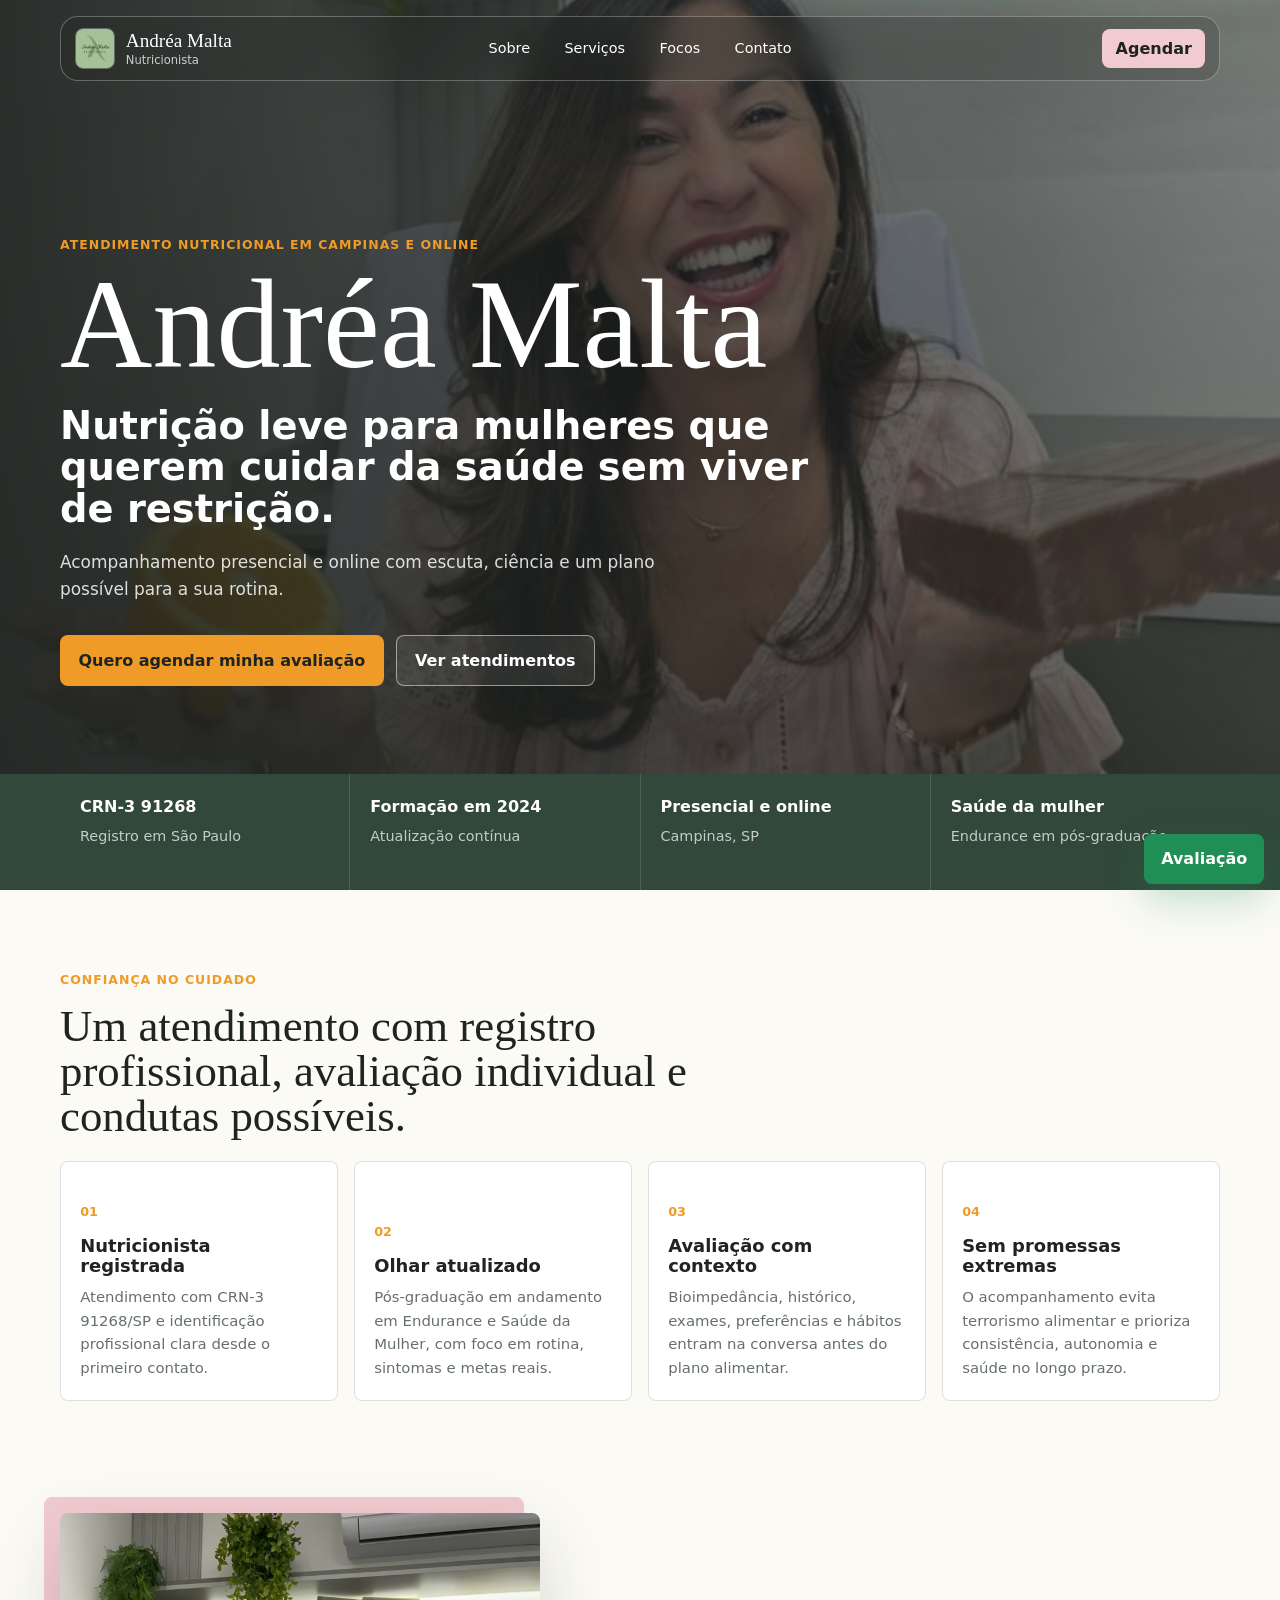
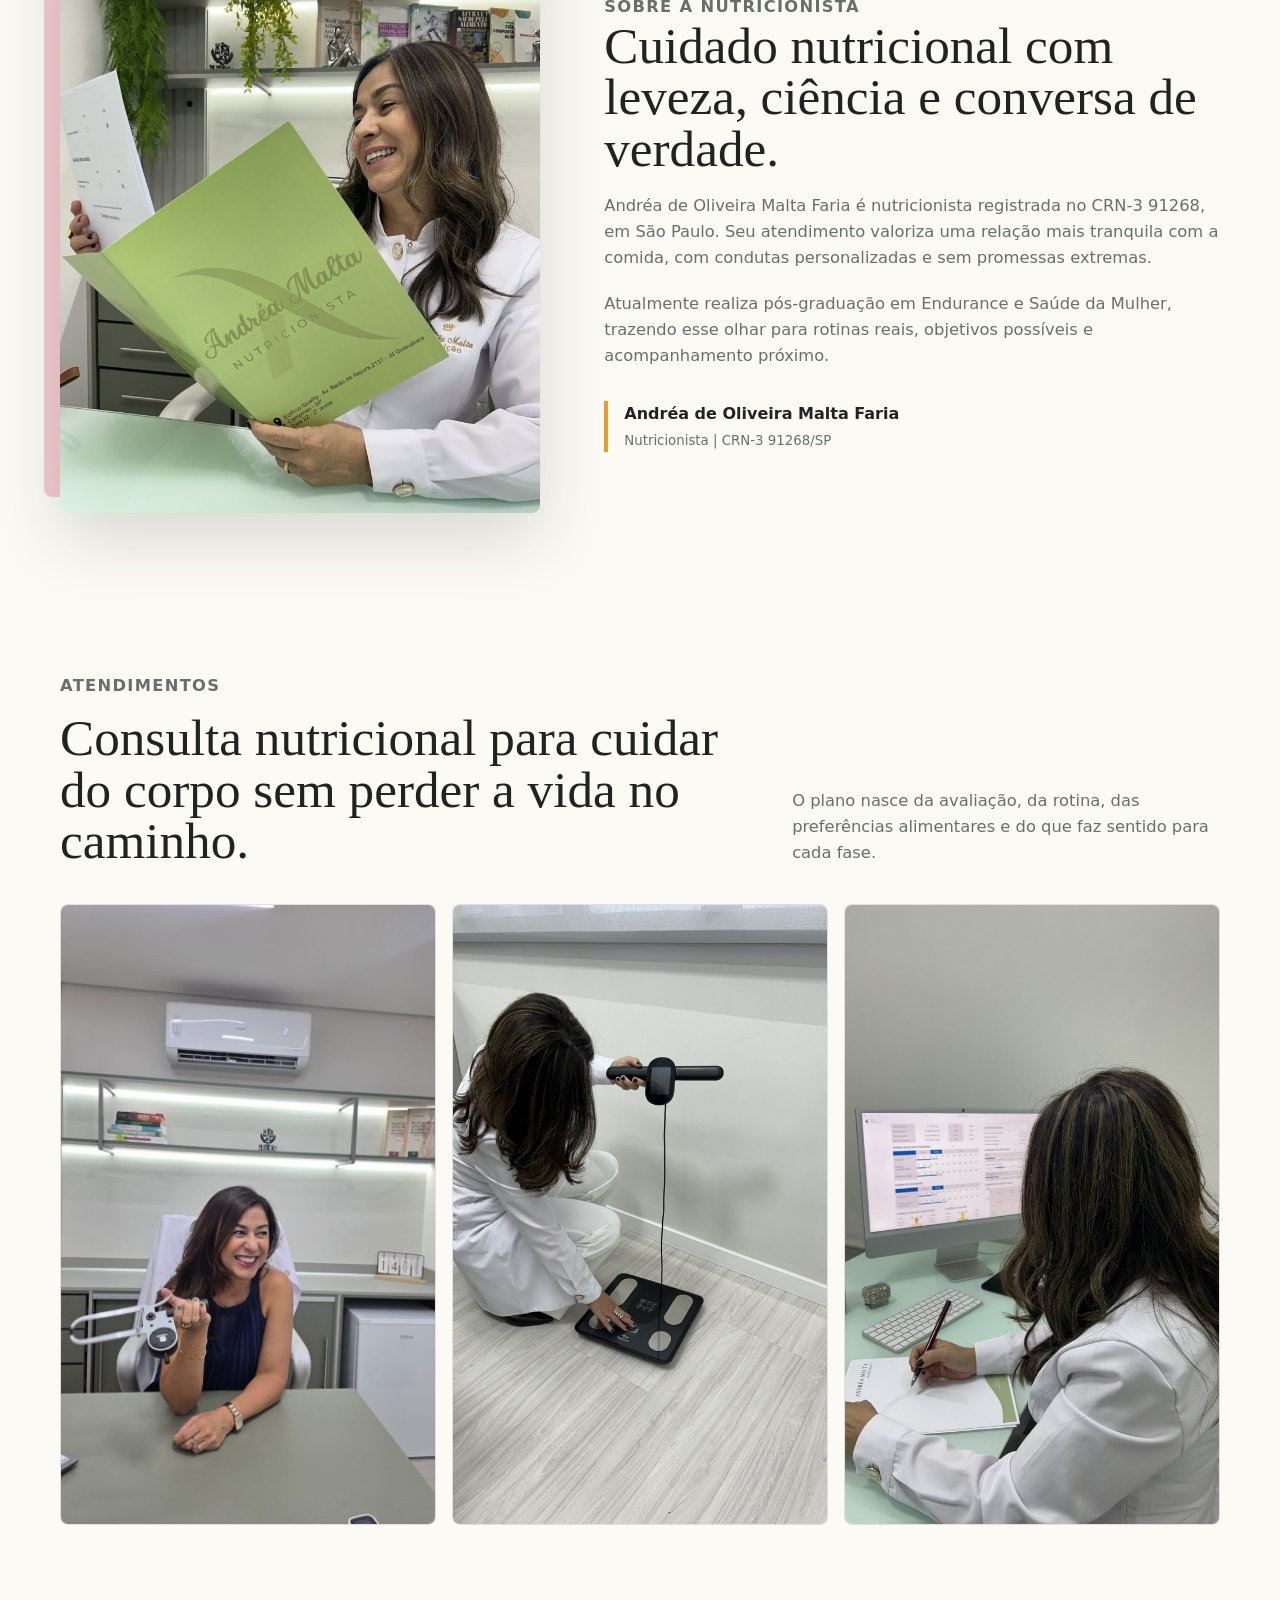
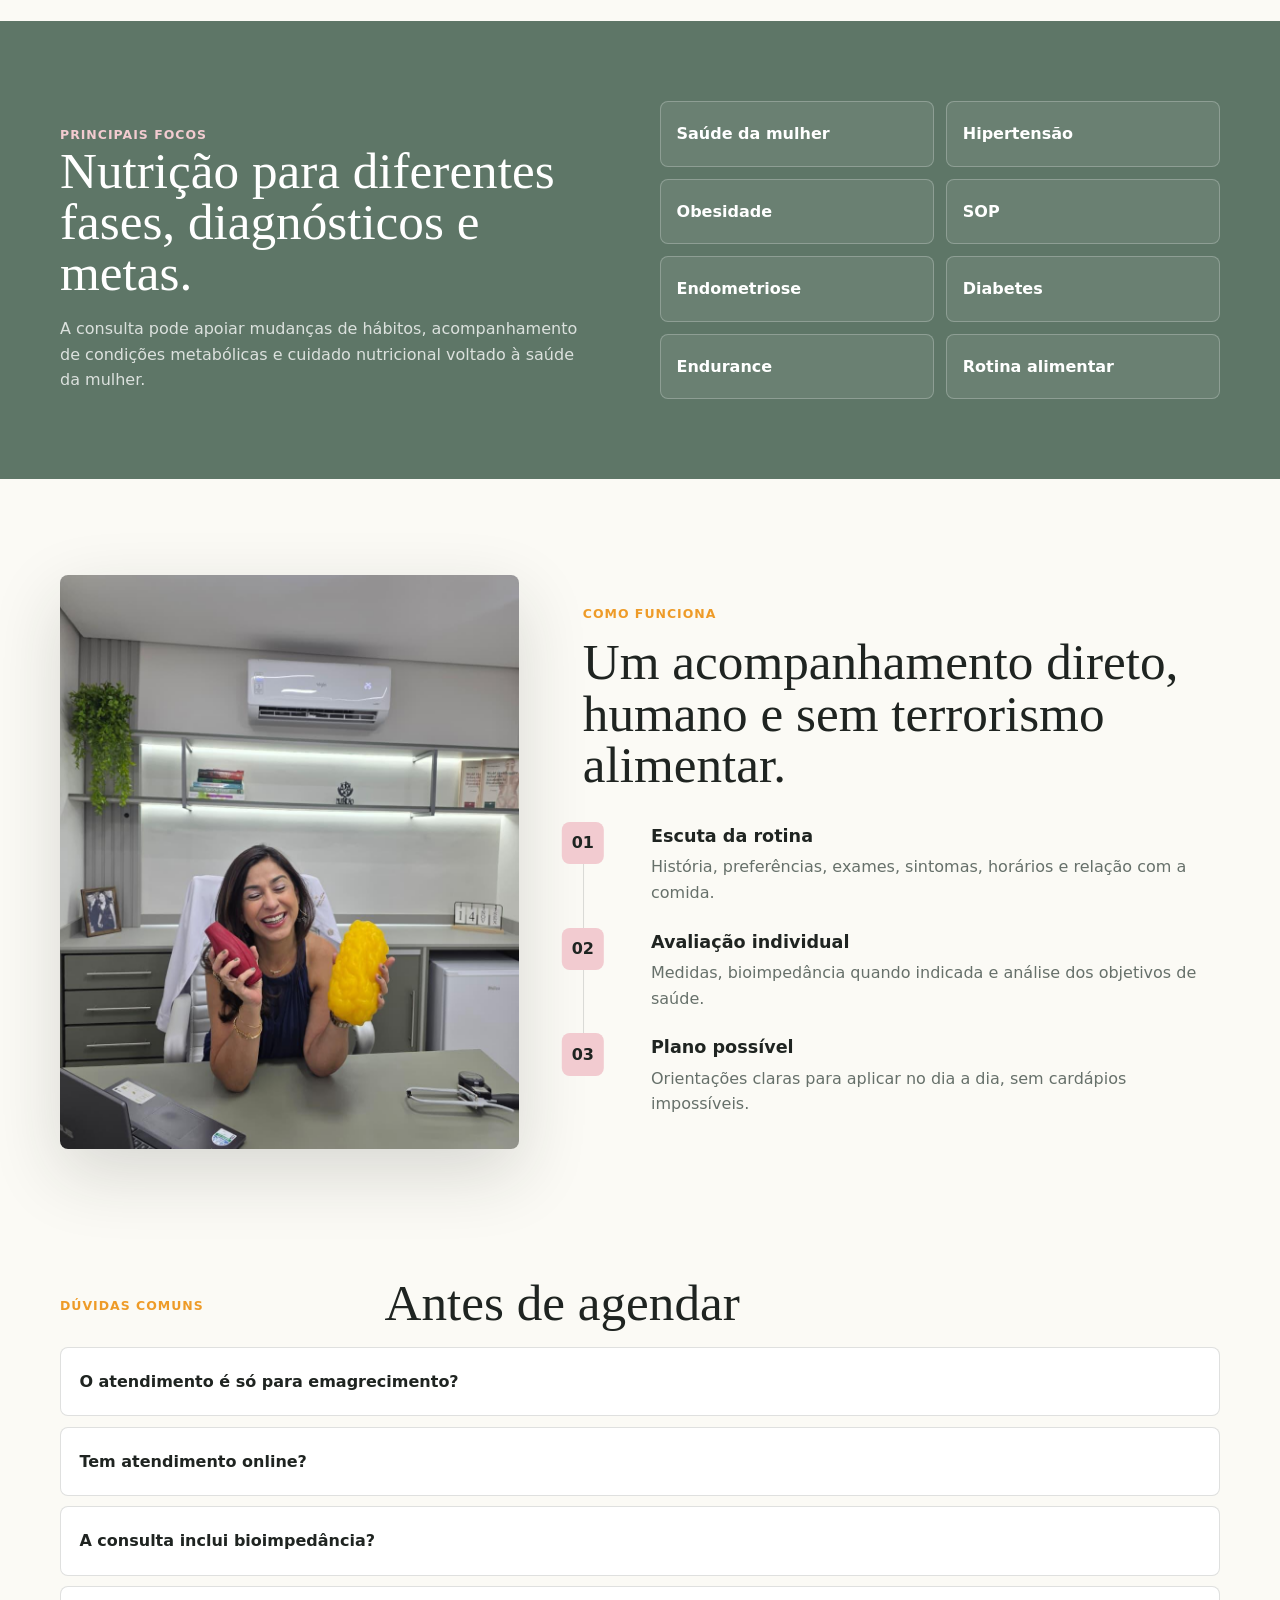
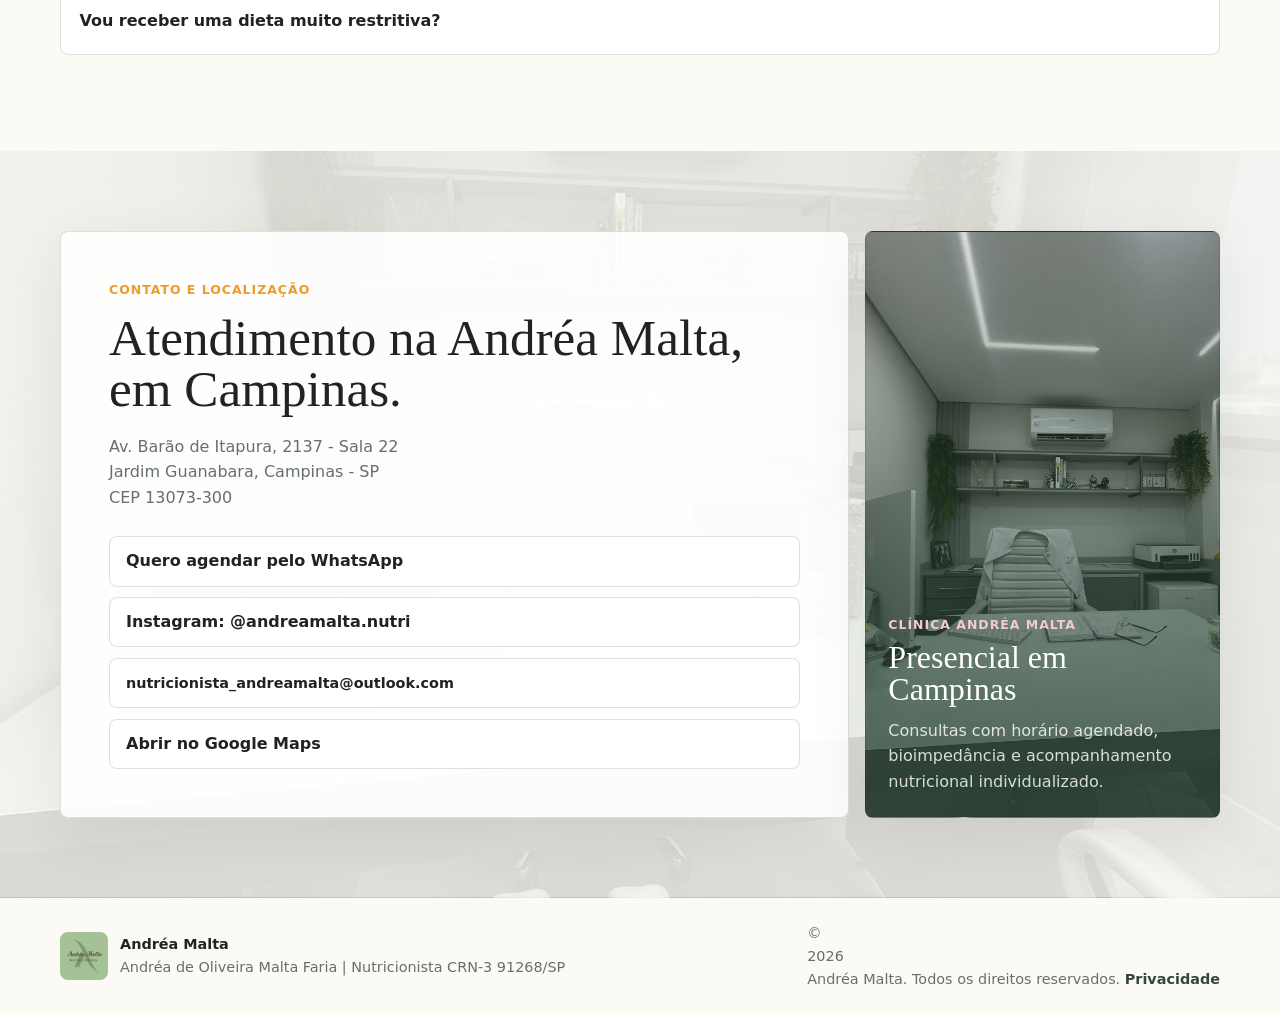
==== commit df734c08: "Update hero photos for desktop and mobile" ====
--- a/index.html
+++ b/index.html
@@ -12,9 +12,9 @@
     <meta property="og:title" content="Andréa Malta | Nutricionista">
     <meta property="og:description" content="Nutrição leve para cuidar da saúde sem viver de restrição. Atendimento presencial em Campinas e online.">
     <meta property="og:type" content="website">
-    <meta property="og:image" content="assets/andrea-hero-enhanced.jpg">
+    <meta property="og:image" content="assets/andrea-hero-desktop.png">
     <link rel="icon" href="favicon.svg" type="image/svg+xml">
-    <link rel="stylesheet" href="styles.css?v=header-rounded-all-1">
+    <link rel="stylesheet" href="styles.css?v=hero-combo-photos-1">
     <script type="application/ld+json">
       {
         "@context": "https://schema.org",
--- a/styles.css
+++ b/styles.css
@@ -162,9 +162,9 @@
   background:
     linear-gradient(95deg, rgba(31, 36, 33, 0.92) 0%, rgba(31, 36, 33, 0.68) 44%, rgba(31, 36, 33, 0.26) 100%),
     linear-gradient(180deg, rgba(31, 36, 33, 0.08) 0%, rgba(31, 36, 33, 0.48) 100%),
-    url("assets/andrea-hero-enhanced.jpg");
-  background-size: cover, cover, 120% auto;
-  background-position: center, center, 0% 43%;
+    url("assets/andrea-hero-desktop.png");
+  background-size: cover, cover, 115% auto;
+  background-position: center, center, 0% 48%;
   background-repeat: no-repeat;
 }
 
@@ -1110,10 +1110,10 @@
     min-height: 86svh;
     padding: 8.8rem 1rem 4rem;
     background:
-      linear-gradient(180deg, rgba(31, 36, 33, 0.32) 0%, rgba(31, 36, 33, 0.48) 38%, rgba(31, 36, 33, 0.94) 100%),
-      url("assets/andrea-hero-enhanced.jpg");
+      linear-gradient(180deg, rgba(31, 36, 33, 0.28) 0%, rgba(31, 36, 33, 0.36) 42%, rgba(31, 36, 33, 0.86) 100%),
+      url("assets/andrea-hero-mobile.png");
     background-size: cover;
-    background-position: center 34%;
+    background-position: 20% 50%;
   }
 
   .hero h1 {
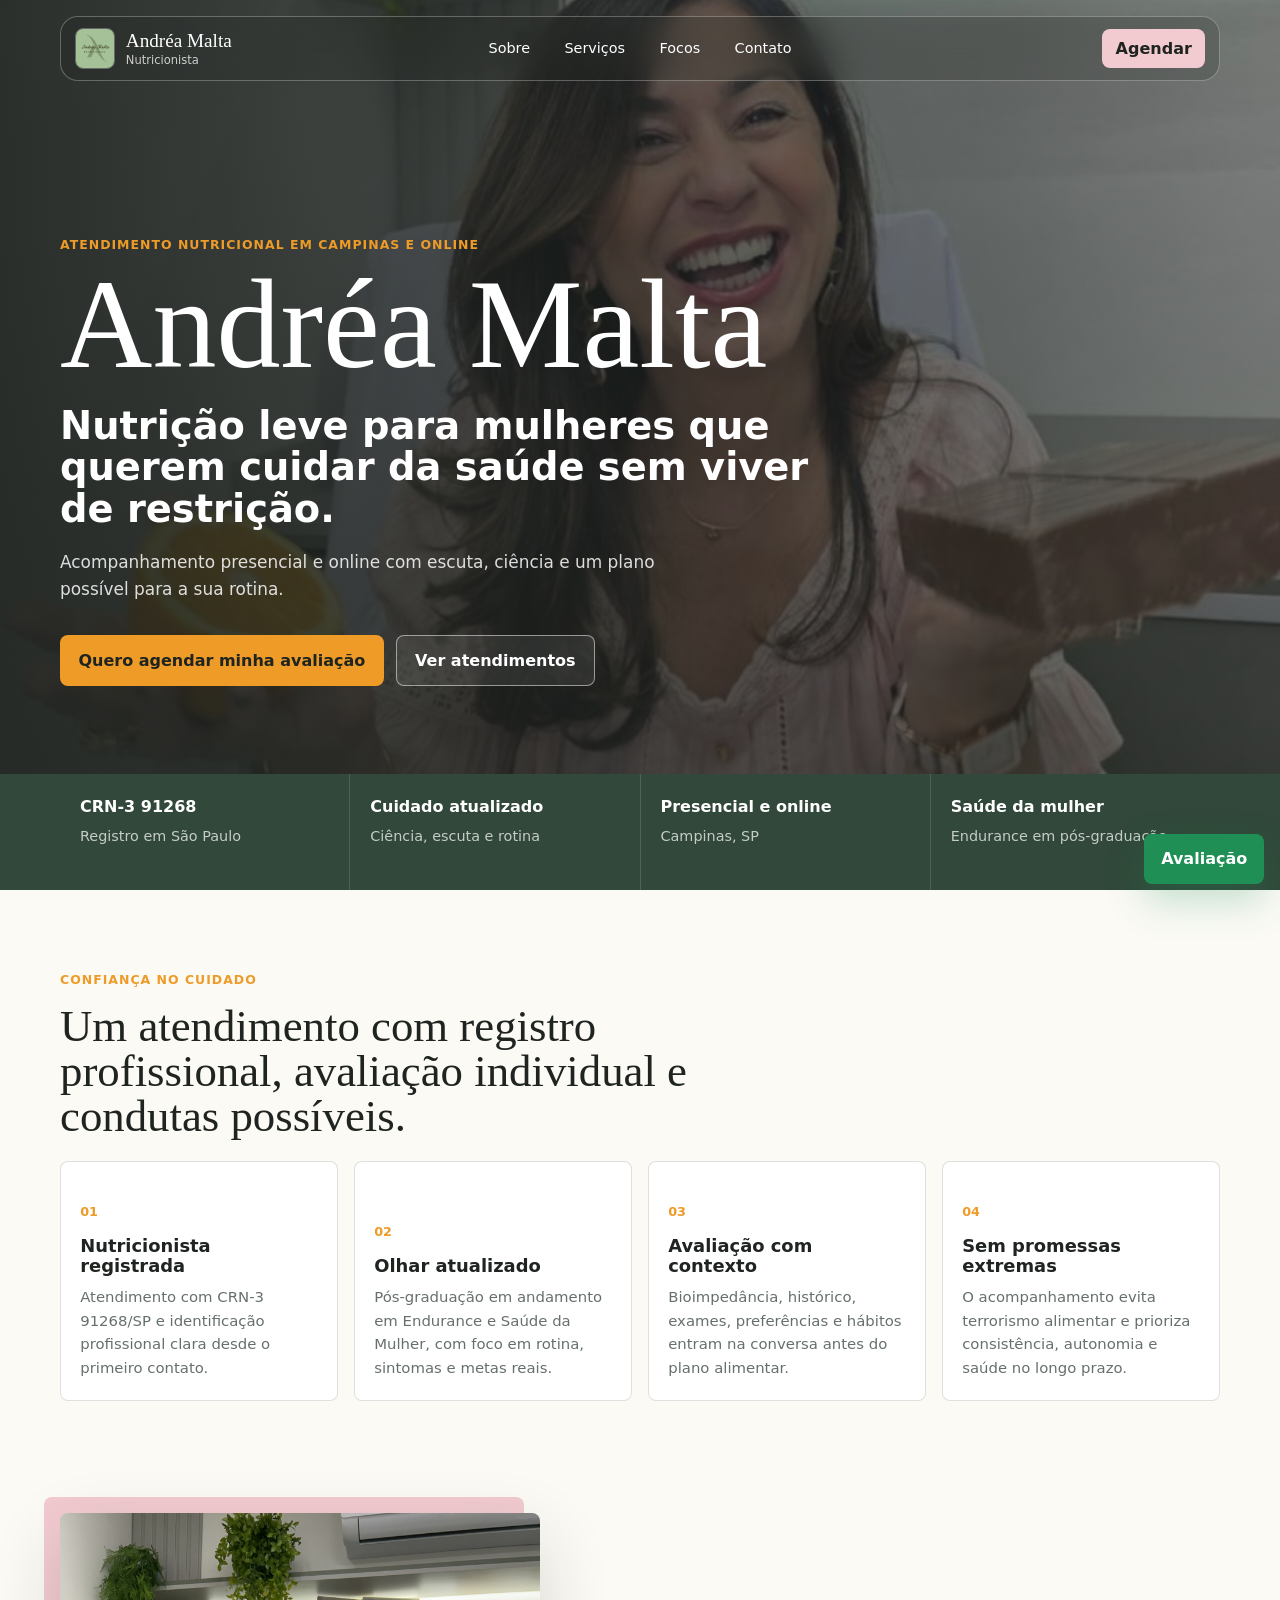
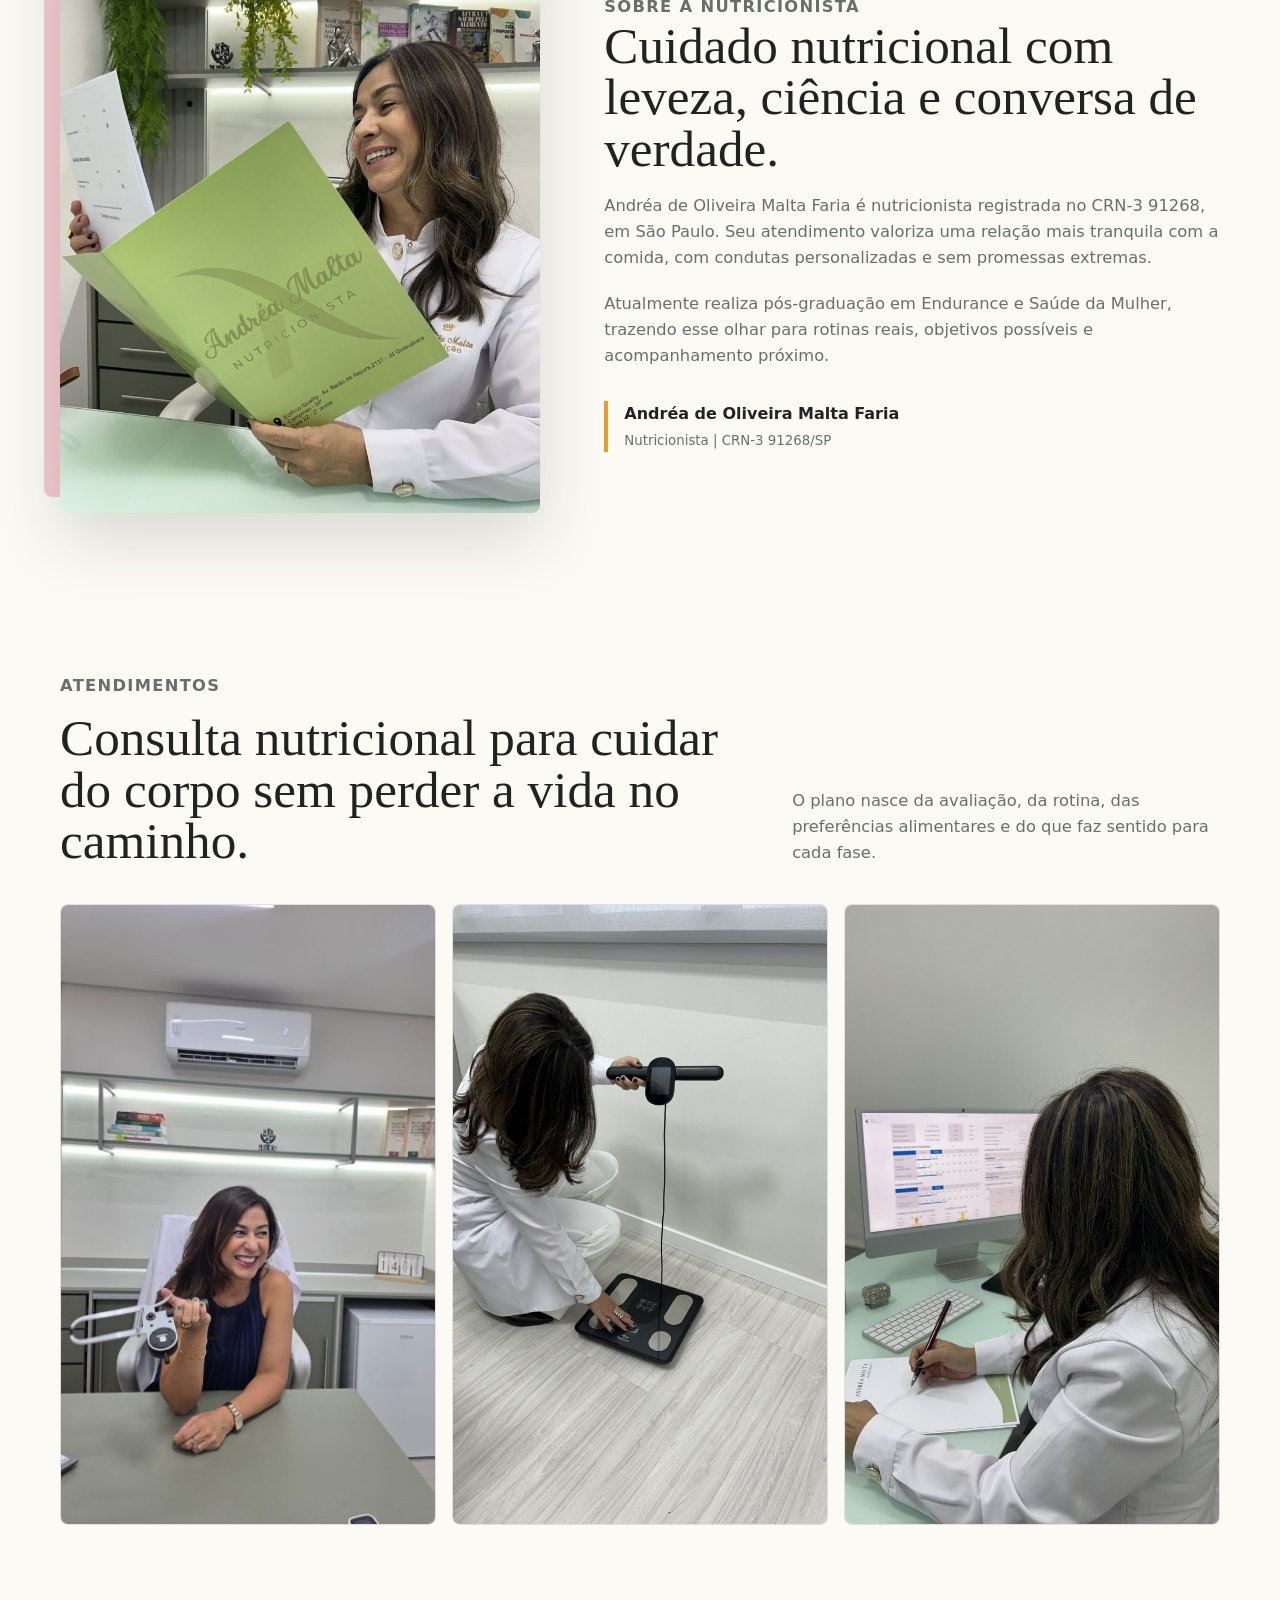
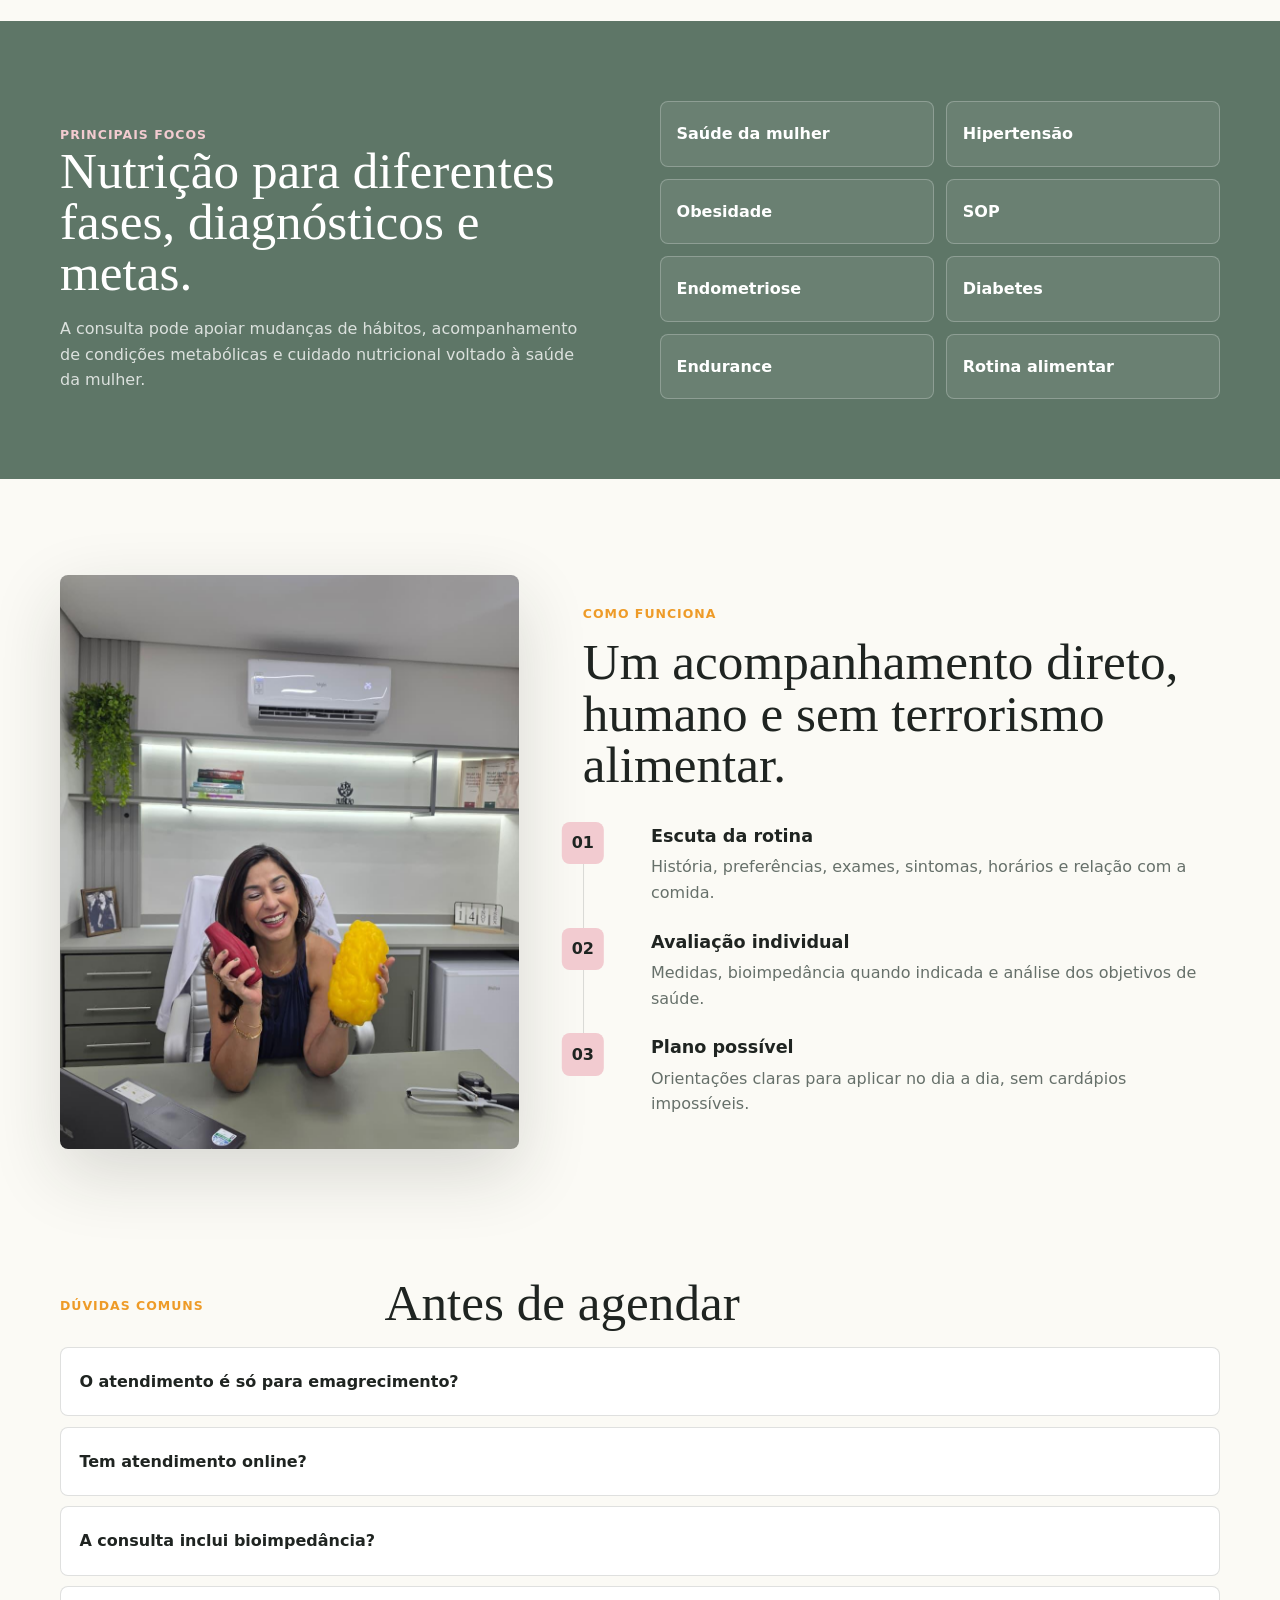
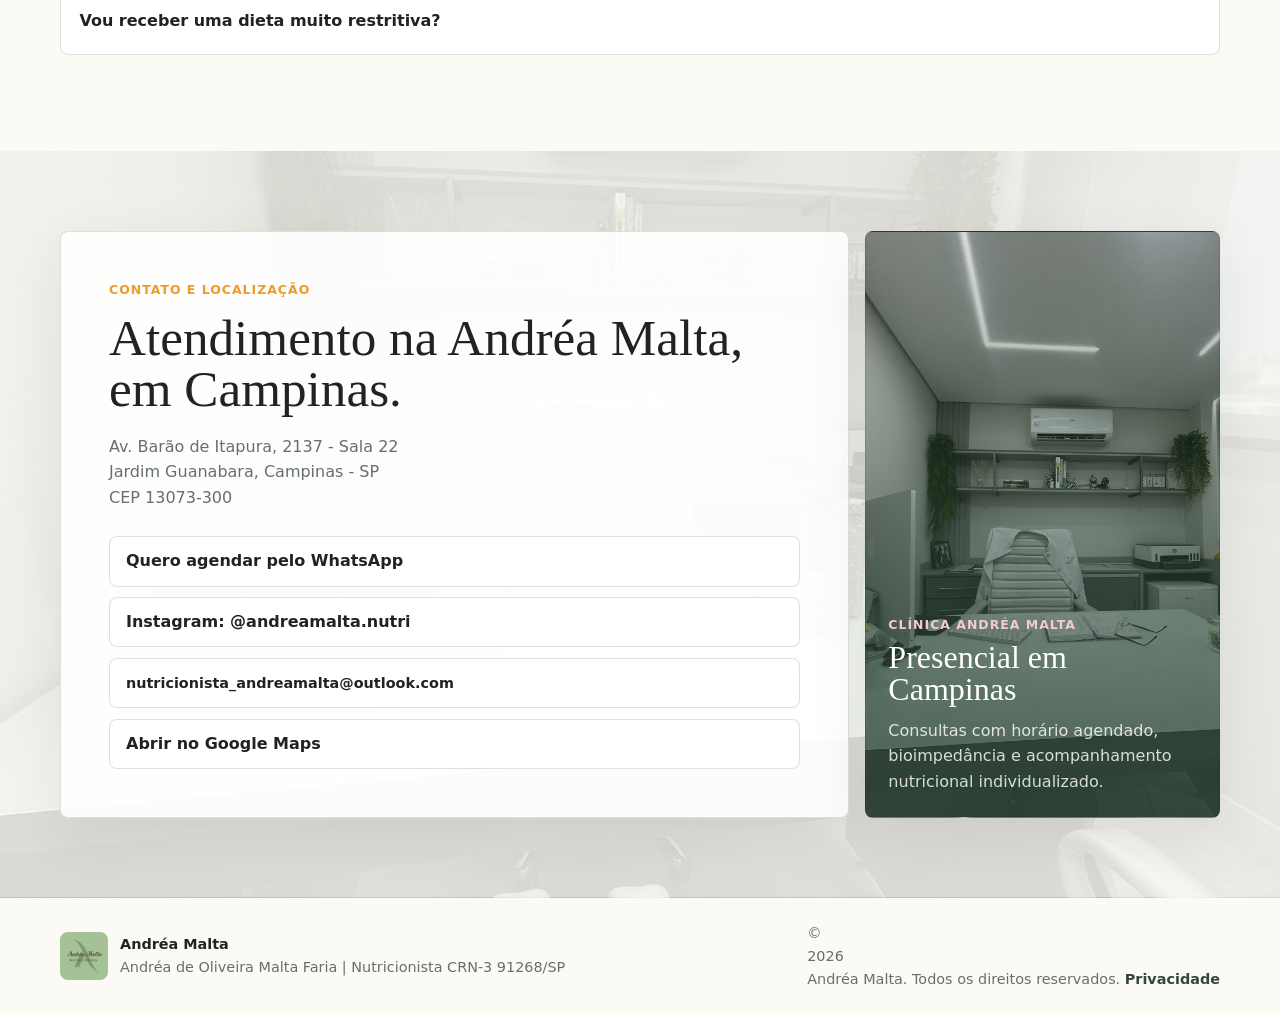
==== commit b641dd2f: "Remove graduation year from quick info" ====
--- a/index.html
+++ b/index.html
@@ -85,8 +85,8 @@
             <span>Registro em São Paulo</span>
           </div>
           <div>
-            <strong>Formação em 2024</strong>
-            <span>Atualização contínua</span>
+            <strong>Cuidado atualizado</strong>
+            <span>Ciência, escuta e rotina</span>
           </div>
           <div>
             <strong>Presencial e online</strong>
